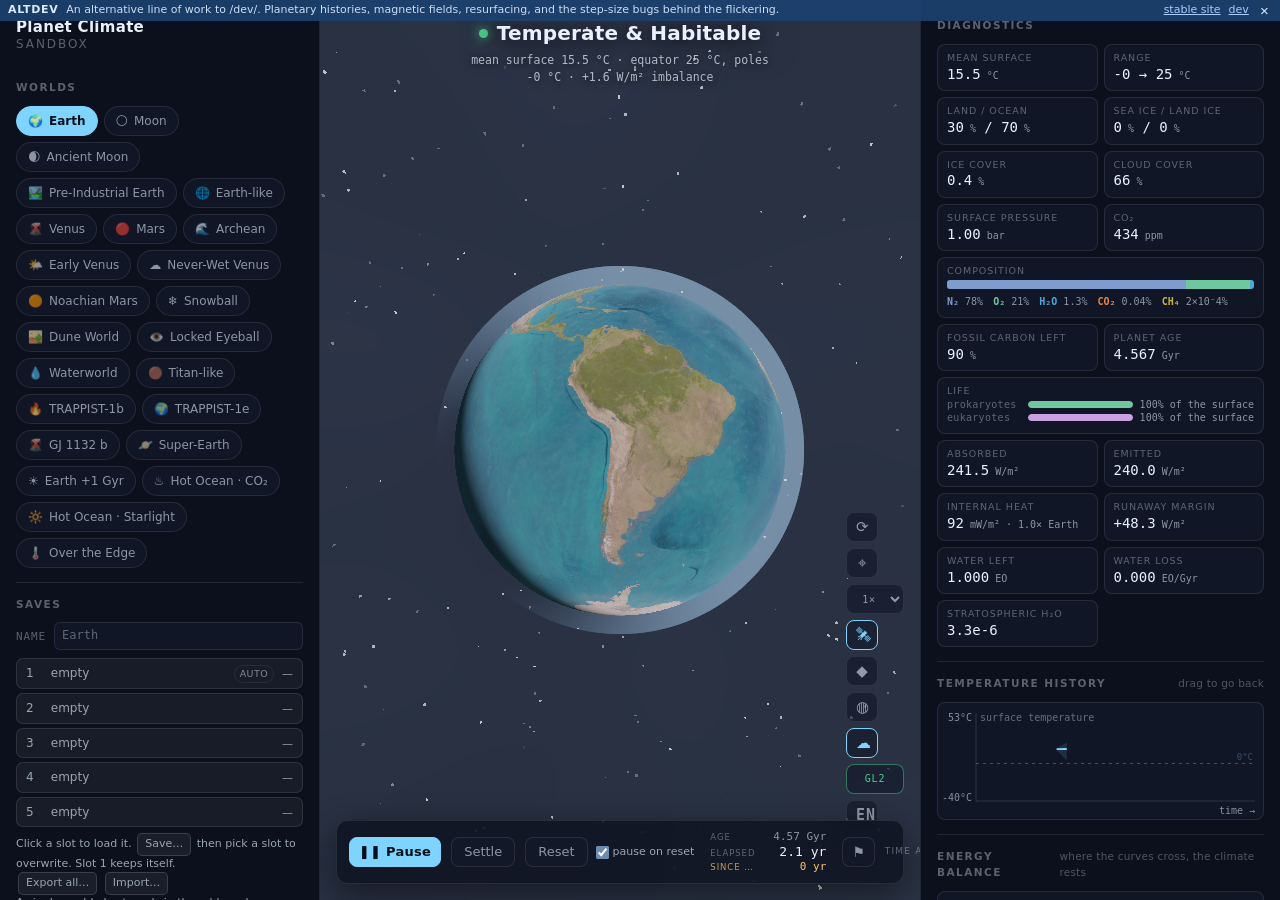
==== index.html @ a74788b1 "An ease that eased, a star that spun down, and a way to see the ground Three things, and two of them" ====
<!doctype html>
<html lang="en">
<head>
<meta charset="utf-8">
<meta name="viewport" content="width=device-width, initial-scale=1, viewport-fit=cover">
<title>[altdev] Planet Climate Sandbox</title>
<meta name="description" content="Build a terrestrial planet and watch its climate evolve over geological time — snowball, habitable, dune world, moist greenhouse, runaway greenhouse.">
<link rel="icon" href="data:image/svg+xml,<svg xmlns='http://www.w3.org/2000/svg' viewBox='0 0 100 100'><text y='.9em' font-size='90'>🌍</text></svg>">
<link rel="stylesheet" href="css/style.css">
</head>
<body>
<script>window.__assetBase = "../assets/";</script>
<div id="devbar"><span class="devbar-tag">ALTDEV</span><span class="devbar-msg">An alternative line of work to /dev/. Planetary histories, magnetic fields, resurfacing, and the step-size bugs behind the flickering.</span><a class="devbar-link" href="../">stable site</a><a class="devbar-link" href="../dev/">dev</a><button type="button" class="devbar-x" aria-label="Dismiss">&#215;</button></div>
<style>
#devbar{position:fixed;top:0;left:0;right:0;z-index:9999;display:flex;align-items:center;gap:.5rem;
  padding:.15rem .5rem;background:rgba(28,64,110,.94);color:#dceaff;
  font:11px/1.5 system-ui,-apple-system,sans-serif;
  /* A notice must never eat a click meant for the app underneath it. */
  pointer-events:none}
#devbar.gone{display:none}
.devbar-tag{font-weight:700;letter-spacing:.06em;flex:none}
.devbar-msg{flex:1 1 auto;min-width:0;overflow:hidden;text-overflow:ellipsis;white-space:nowrap;opacity:.92}
.devbar-link{color:#a8ccff;flex:none;pointer-events:auto}
.devbar-x{flex:none;pointer-events:auto;cursor:pointer;background:none;border:0;color:#dceaff;
  font-size:15px;line-height:1;padding:0 .2rem}
@media (max-width:900px){.devbar-msg{display:none}}
</style>
<script>
(function(){
  var bar=document.getElementById('devbar');
  try{ if(localStorage.getItem('planetclimate.altdev.devbar.v1')==='1') bar.classList.add('gone'); }catch(e){}
  bar.querySelector('.devbar-x').addEventListener('click',function(){
    bar.classList.add('gone');
    try{ localStorage.setItem('planetclimate.altdev.devbar.v1','1'); }catch(e){}
  });
})();
</script>


<div id="app">

  <!-- ================= LEFT: controls ================= -->
  <aside id="controls" class="panel">
    <header class="panel-head">
      <h1>Planet Climate<span>Sandbox</span></h1>
    </header>

    <div class="scroller">
      <section class="group">
        <h2>Worlds</h2>
        <div id="presets" class="chip-row"></div>
      </section>

      <section class="group">
        <h2>Saves</h2>
        <label class="name-row" for="world-name">
          <span>Name</span>
          <input id="world-name" type="text" maxlength="40" autocomplete="off"
                 spellcheck="false" placeholder="Custom world"
                 title="What to call this world. It goes into the save slots, the export file and the log line when you load it. Loading a preset puts its own name back.">
        </label>
        <div id="slots" class="slot-row"></div>
        <div class="slot-hint">Click a slot to load it. <button type="button" id="btn-slot-save"
          class="supply-btn">Save…</button> then pick a slot to overwrite. Slot 1 keeps itself.<br>
          <button type="button" id="btn-saves-export" class="supply-btn"
            title="Every saved world in one file, to keep somewhere that is not this browser">Export all…</button>
          <button type="button" id="btn-saves-import" class="supply-btn"
            title="Merge a saves file in. Slots the file does not mention are left alone.">Import…</button>
          <input type="file" id="saves-file" accept="application/json,.json" hidden>
          <br>A single world also travels in the address bar — copy the URL.</div>
      </section>

      <p class="panel-note">Every control is live. Change one mid-run and the planet keeps its
      current temperature, ice and history — you are intervening on a running world, not restarting
      it. The four highlighted below also move on their own as the simulation evolves them.
      Click any value to type it exactly.</p>

      <section class="group">
        <h2>Body</h2>
        <div id="sliders-body"></div>
        <div class="derived" id="derived"></div>
      </section>

      <section class="group">
        <h2>Orbit &amp; Star</h2>
        <div id="sliders-star"></div>
      </section>

      <section class="group">
        <h2>Atmosphere</h2>
        <div id="sliders-atmo"></div>
      </section>

      <section class="group">
        <h2>Surface &amp; Interior</h2>
        <div id="sliders-surface"></div>
      </section>
    </div>
  </aside>

  <!-- ================= CENTRE: planet ================= -->
  <main id="stage">
    <canvas id="planet"></canvas>

    <div id="state-banner">
      <div class="state-name"><span class="swatch"></span><span class="txt">—</span></div>
      <div class="state-reason">—</div>
    </div>

    <div id="scenario-banner" hidden>
      <div class="sc-head"><span class="sc-icon"></span><strong class="sc-name"></strong>
        <button class="sc-close" title="Abandon scenario">✕</button></div>
      <p class="sc-brief"></p>
      <div class="sc-status"></div>
    </div>

    <div id="view-controls">
      <button id="btn-spin" class="icon-btn" title="Pause the planet's rotation" aria-pressed="false">⟳</button>
      <button id="btn-view" class="icon-btn" title="Recentre the view">⌖</button>
      <select id="pan-speed" class="icon-btn renderer-btn pan-select" title="Panning speed: 1×" aria-label="Panning speed: 1×">
        <option value="0.5">0.5×</option>
        <option value="1" selected>1×</option>
        <option value="2">2×</option>
      </select>
      <button id="btn-gfx" class="icon-btn" title="Surface graphics" aria-pressed="true">🛰</button>
      <button id="btn-quality" class="icon-btn" title="Detail: high" aria-pressed="false">◆</button>
      <button id="btn-atmo" class="icon-btn" title="Atmosphere: stylised" aria-pressed="false">◍</button>
      <button id="btn-clouds" class="icon-btn" title="Clouds: shown" aria-pressed="true">☁</button>
      <button id="btn-renderer" class="icon-btn renderer-btn" title="Renderer">GPU</button>
      <button id="btn-lang" class="icon-btn lang-btn" title="Language">EN</button>
    </div>

    <div id="toast"></div>

    <!-- ================= BOTTOM: clock ================= -->
    <div id="timebar">
      <button id="btn-play" class="icon-btn play-btn" title="Pause the simulation (space)">❚❚  Pause</button>
      <button id="btn-settle" class="icon-btn wide" title="Run until the climate stops changing">Settle</button>
      <button id="btn-reset" class="icon-btn wide" title="Restart this world at t = 0">Reset</button>
      <label id="reset-paused-wrap" class="reset-paused"
             title="Start paused after a reset, so you can set the world up before it runs">
        <input type="checkbox" id="chk-reset-paused" checked> pause on reset
      </label>

      <div class="clock">
        <div class="t-row"><span class="t-label">age</span><span id="worldage">4.57 Gyr</span></div>
        <div class="t-row"><span class="t-label">elapsed</span><span id="simtime">0 yr</span></div>
        <div class="t-row" id="since-row" hidden>
          <span class="t-label" id="since-label">since mark</span><span id="sincetime">0 yr</span>
        </div>
      </div>
      <button id="btn-mark" class="icon-btn mark-btn"
              title="Mark this moment. The clock then also counts from the mark, so you can time an event you are watching.">⚑</button>

      <div class="rate">
        <label for="rate">time acceleration</label>
        <input id="rate" type="range" min="0" max="8.69897" step="0.01" value="0">
        <span class="rate-entry">
          <input id="rate-out" class="rate-val" type="text" inputmode="decimal"
                 spellcheck="false" value="1.0"
                 aria-label="Time acceleration, type to set exactly"
                 title="Type a number — the unit is the menu beside it. A whole rate works too: 500 yr, 2 Myr, 1.5 Gyr.">
          <select id="rate-unit" class="rate-unit" aria-label="Time acceleration unit">
            <option value="1">yr / s</option>
            <option value="1000">kyr / s</option>
            <option value="1000000">Myr / s</option>
            <option value="1000000000">Gyr / s</option>
          </select>
        </span>
        <div class="rate-stops" id="rate-stops">
          <select id="rate-menu" aria-label="Jump to a time acceleration"></select>
          <button type="button" id="btn-slow" class="stop slow-toggle"
                  title="Ease off automatically when the climate tips">ease</button>
          <button type="button" id="btn-fast" class="stop fast-toggle">fast</button>
        </div>
      </div>
    </div>
  </main>

  <!-- ================= RIGHT: readout ================= -->
  <aside id="readout" class="panel">
    <div class="scroller">
      <section class="group">
        <h2>Diagnostics</h2>
        <div id="stats" class="stats"></div>
      </section>

      <section class="group" id="marks-group" hidden>
        <h2>Milestones <small>time between the things you marked</small></h2>
        <div id="marks-list" class="marks"></div>
      </section>

      <section class="group">
        <h2>Temperature history <small>drag to go back</small></h2>
        <canvas class="chart scrub" id="chart-history"
          title="Drag along this chart to put the world back into its own past. Change something from there and it takes a different route — the path you left is dropped unless you saved it."></canvas>
      </section>

      <section class="group">
        <h2>Energy balance <small>where the curves cross, the climate rests</small></h2>
        <canvas class="chart" id="chart-phase"></canvas>
      </section>

      <section class="group">
        <h2>Zonal profile <small>hover for one latitude</small></h2>
        <div class="chart-wrap">
          <canvas class="chart probe" id="chart-profile"
            title="Each point is one of the eighteen equal-area bands the model actually solves. Hover or drag along it to read that band."></canvas>
          <div class="chart-tip" id="profile-tip" hidden></div>
        </div>
      </section>

      <section class="group">
        <h2>Water inventory</h2>
        <canvas class="chart" id="chart-water"></canvas>
      </section>

      <section class="group">
        <h2>Scenarios</h2>
        <div id="scenarios" class="chip-col"></div>
      </section>

      <section class="group">
        <h2>Discovered climates <small><span id="found-count">0</span>/<span id="total-count">17</span></small></h2>
        <div id="statelog" class="state-grid"></div>
        <div id="state-detail" class="state-detail">Reach a climate state to unlock its entry.</div>
      </section>

      <section class="group about">
        <h2>About the model</h2>
        <p>A zonal energy-balance model over 18 equal-area bands. Longwave radiation uses a semi-grey
        two-stream fit anchored to modern Earth (240 W/m²), Venus (161 W/m²) and the
        <em>Simpson–Nakajima runaway limit</em> of 283 W/m² — which the fit reproduces rather than
        imposes, so the runaway greenhouse emerges from the physics.</p>
        <p>Slow processes run on the same accelerated clock: the carbonate–silicate thermostat
        (~1 Myr), snowball CO₂ build-up (5–50 Myr), and hydrogen escape (10⁸–10⁹ yr to lose an ocean).
        Physics advances on simulated time only — the trajectory is identical at any frame rate.</p>
        <p><a href="https://github.com/m1omg/planet-climate-sandbox" id="repo-link" target="_blank" rel="noopener">Source &amp; references</a></p>
        <p class="licence">Free software under the <a href="https://www.gnu.org/licenses/gpl-3.0.html" target="_blank" rel="noopener">GNU GPL v3</a> or later, with
        <strong>no warranty</strong>. The page you are running is its own source: every module
        arrives unminified, and the repository above is the corresponding source in full.
        Surface maps are third-party and keep their own terms.</p>
      </section>
    </div>
  </aside>
</div>

<button id="panel-left" class="panel-tab" title="Planet controls" aria-pressed="false" aria-label="Show the planet controls">
      <span aria-hidden="true">☰</span><span class="tab-label">Controls</span>
    </button>
    <button id="panel-right" class="panel-tab" title="Readout and scenarios" aria-pressed="false" aria-label="Show the readout and scenarios">
      <span class="tab-label">Readout</span><span aria-hidden="true">☰</span>
    </button>
    <div id="panel-scrim" hidden></div>

<script type="module" src="src/main.js"></script>
</body>
</html>
---- css/style.css ----
:root{
  --bg:#070a12;
  --panel:rgba(14,19,32,0.82);
  --panel-2:rgba(20,27,44,0.7);
  --line:rgba(255,255,255,0.09);
  --line-2:rgba(255,255,255,0.16);
  --fg:#e9f0ff;
  --fg-dim:rgba(233,240,255,0.58);
  --fg-faint:rgba(233,240,255,0.36);
  --accent:#7fd4ff;
  --accent-2:#ffc46b;
  --good:#4ec98a;
  --bad:#ff6b57;
  --radius:12px;
  --mono:ui-monospace,"SF Mono",Menlo,Consolas,monospace;
}

*{box-sizing:border-box}
html,body{height:100%;margin:0}
body{
  background:var(--bg);
  color:var(--fg);
  font:14px/1.5 system-ui,-apple-system,"Segoe UI",Roboto,sans-serif;
  overflow:hidden;
  -webkit-font-smoothing:antialiased;
}

#app{
  display:grid;
  grid-template-columns:320px minmax(0,1fr) 360px;
  height:100dvh;
}

/* ---------------- panels ---------------- */
.panel{
  background:var(--panel);
  backdrop-filter:blur(18px);
  -webkit-backdrop-filter:blur(18px);
  display:flex;flex-direction:column;min-height:0;
  border-right:1px solid var(--line);
  position:relative;z-index:3;
}
#readout{border-right:none;border-left:1px solid var(--line)}
.scroller{overflow-y:auto;overflow-x:hidden;padding:4px 16px 28px;flex:1;scrollbar-width:thin;scrollbar-color:var(--line-2) transparent}
.scroller::-webkit-scrollbar{width:9px}
.scroller::-webkit-scrollbar-thumb{background:var(--line-2);border-radius:5px;border:3px solid transparent;background-clip:content-box}

.panel-head{padding:18px 16px 10px}
.panel-head h1{
  margin:0;font-size:15px;font-weight:650;letter-spacing:.02em;line-height:1.25;
}
.panel-head h1 span{display:block;font-weight:400;color:var(--fg-faint);font-size:12px;letter-spacing:.16em;text-transform:uppercase}

.group{padding:14px 0;border-top:1px solid var(--line)}
.group:first-child{border-top:none}
.group>h2{
  margin:0 0 10px;font-size:10.5px;font-weight:650;letter-spacing:.14em;
  text-transform:uppercase;color:var(--fg-faint);
  display:flex;justify-content:space-between;align-items:baseline;gap:8px;
}
.group>h2 small{font-weight:400;letter-spacing:.02em;text-transform:none;font-size:10.5px;opacity:.85}

/* ---------------- sliders ---------------- */
.ctl{margin-bottom:13px}
.ctl-top{display:flex;justify-content:space-between;align-items:baseline;gap:8px;margin-bottom:4px}
.ctl-top label{font-size:12px;color:var(--fg-dim)}
.ctl-top input.val{font:11.5px/1 var(--mono);color:var(--fg);background:var(--panel-2);
  padding:4px 6px;border-radius:5px;border:1px solid var(--line);white-space:nowrap;
  width:92px;text-align:right;transition:border-color .15s,background .15s}
.ctl-top input.val:hover{border-color:var(--line-2)}
.ctl-top input.val:focus{outline:none;border-color:var(--accent);background:rgba(127,212,255,.10);
  color:var(--fg);text-align:left}
.ctl-top input.val.bad{border-color:var(--bad);color:var(--bad)}
.ctl-note{font-size:10.5px;color:var(--fg-faint);margin-top:3px}

input[type=range]{
  -webkit-appearance:none;appearance:none;width:100%;height:18px;background:transparent;cursor:grab;display:block;
}
input[type=range]:active{cursor:grabbing}
input[type=range]::-webkit-slider-runnable-track{height:3px;border-radius:2px;
  background:linear-gradient(90deg,var(--accent) var(--fill,50%),rgba(255,255,255,0.12) var(--fill,50%))}
input[type=range]::-moz-range-track{height:3px;border-radius:2px;background:rgba(255,255,255,0.12)}
input[type=range]::-moz-range-progress{height:3px;border-radius:2px;background:var(--accent)}
input[type=range]::-webkit-slider-thumb{
  -webkit-appearance:none;width:13px;height:13px;border-radius:50%;background:#fff;
  margin-top:-5px;border:none;box-shadow:0 0 0 1px rgba(0,0,0,.5),0 2px 6px rgba(0,0,0,.5);
  transition:transform .12s ease}
input[type=range]:hover::-webkit-slider-thumb{transform:scale(1.18)}
input[type=range]::-moz-range-thumb{width:13px;height:13px;border-radius:50%;background:#fff;border:none}

.toggle{display:flex;align-items:center;justify-content:space-between;gap:10px;margin-bottom:12px}
.toggle label{font-size:12px;color:var(--fg-dim)}
.switch{position:relative;width:38px;height:21px;border-radius:11px;background:rgba(255,255,255,0.12);
  border:1px solid var(--line);cursor:pointer;transition:background .18s;flex:none}
.switch::after{content:'';position:absolute;top:2px;left:2px;width:15px;height:15px;border-radius:50%;
  background:#fff;transition:transform .18s cubic-bezier(.3,1.4,.5,1)}
.switch[aria-pressed=true]{background:var(--accent)}
.switch[aria-pressed=true]::after{transform:translateX(17px)}

.panel-note{font-size:11px;line-height:1.55;color:var(--fg-faint);margin:2px 0 0;
  padding:9px 10px;background:var(--panel-2);border:1px solid var(--line);border-radius:8px}

/* controls the simulation drives by itself */
.ctl.live .ctl-top label::after{content:'';display:inline-block;width:5px;height:5px;border-radius:50%;
  background:var(--accent);margin-left:6px;vertical-align:middle;opacity:.75}
.ctl.live input.val{color:var(--accent)}

.derived{
  display:grid;grid-template-columns:1fr 1fr;gap:5px 10px;margin-top:10px;
  padding:9px 10px;background:var(--panel-2);border:1px solid var(--line);border-radius:8px;
  font:11px/1.35 var(--mono);color:var(--fg-dim);
}
.derived b{color:var(--fg);font-weight:500}

/* ---------------- chips ---------------- */
.chip-row{display:flex;flex-wrap:wrap;gap:6px}
.chip-col{display:flex;flex-direction:column;gap:6px}
.chip{
  font:inherit;font-size:12px;color:var(--fg-dim);background:var(--panel-2);
  border:1px solid var(--line);border-radius:999px;padding:5px 11px;cursor:pointer;
  transition:.15s;display:inline-flex;align-items:center;gap:6px;
}
.chip:hover{color:var(--fg);border-color:var(--line-2);background:rgba(255,255,255,.07)}
.chip.active{color:#071018;background:var(--accent);border-color:var(--accent);font-weight:600}
.chip-col .chip{border-radius:9px;text-align:left;justify-content:flex-start;padding:9px 11px;line-height:1.35}
.chip-col .chip b{display:block;color:var(--fg);font-weight:600;font-size:12.5px}
.chip-col .chip.active b{color:#071018}
.chip-col .chip span{font-size:11px;opacity:.75}

/* Real-interior pairs under the internal-heat slider. Smaller than the world
   chips: these live inside a control rather than above the panel. */
.chip-row.body-heat{margin-top:8px;gap:4px}
.chip-row.body-heat .chip{font-size:11px;padding:3px 8px;border-radius:7px}

/* ---------------- stage ---------------- */
#stage{position:relative;min-width:0;overflow:hidden;background:#05070d}
#planet{position:absolute;inset:0;width:100%;height:100%;display:block;
  cursor:grab;touch-action:none;user-select:none;-webkit-user-select:none}
#planet.dragging{cursor:grabbing}
/* software rendering: the planet is drawn small and scaled up, so let the
   browser smooth it rather than showing the pixels */
body.software-render #planet{image-rendering:auto}

#view-controls{position:absolute;right:16px;bottom:70px;z-index:4;display:flex;flex-direction:column;gap:6px}
#view-controls .icon-btn{width:32px;font-size:15px;line-height:1}
#view-controls .icon-btn[aria-pressed=true]{color:var(--accent);border-color:var(--accent)}
#view-controls .icon-btn:disabled{opacity:.4}
#view-controls #btn-quality[aria-pressed=true]{color:var(--accent-2);border-color:var(--accent-2)}
/* Which renderer is running, and the switch between them. Reads as a label
   because that is mostly what it is: the state matters more than the action. */
#view-controls .renderer-btn{width:auto;padding:0 8px;font:10px/1 var(--mono);letter-spacing:.08em}
#view-controls .pan-select{min-width:58px;padding:0 4px;color-scheme:dark;text-align:center}
/* The rail's --panel-2 is translucent, which is right for a button sitting over
   the planet and wrong for the popup the browser paints from it: the option
   list came out as dark text on the dark canvas showing through. The open menu
   needs its own opaque ground. */
#view-controls .pan-select option{background:#131b2c;color:var(--fg)}
#view-controls .pan-select option:checked{background:#1e2a44;color:var(--accent)}
#view-controls .renderer-btn[data-kind=software]{color:var(--accent-2);border-color:var(--accent-2)}
#view-controls .renderer-btn[data-kind=gpu]{color:var(--good);border-color:rgba(78,201,138,.5)}

#state-banner{
  position:absolute;top:18px;left:50%;transform:translateX(-50%);
  text-align:center;pointer-events:none;z-index:2;max-width:min(560px,86%);
}
.state-name{display:flex;align-items:center;justify-content:center;gap:9px;
  font-size:20px;font-weight:600;letter-spacing:.01em;
  text-shadow:0 2px 18px rgba(0,0,0,.85),0 0 40px rgba(0,0,0,.6)}
.state-name .swatch{width:9px;height:9px;border-radius:50%;background:#fff;box-shadow:0 0 12px currentColor}
.state-reason{margin-top:4px;font:11.5px/1.45 var(--mono);color:rgba(233,240,255,.72);
  text-shadow:0 1px 10px rgba(0,0,0,.9)}

#scenario-banner{
  position:absolute;top:16px;left:16px;width:290px;z-index:4;
  background:var(--panel);backdrop-filter:blur(18px);border:1px solid var(--line-2);
  border-radius:var(--radius);padding:12px 13px;box-shadow:0 12px 40px rgba(0,0,0,.5);
}
.sc-head{display:flex;align-items:center;gap:8px;font-size:13.5px}
.sc-head .sc-icon{font-size:16px}
.sc-close{margin-left:auto;background:none;border:none;color:var(--fg-faint);cursor:pointer;font-size:13px;padding:2px 4px;border-radius:4px}
.sc-close:hover{color:var(--fg);background:rgba(255,255,255,.08)}
.sc-brief{margin:7px 0 0;font-size:11.5px;line-height:1.5;color:var(--fg-dim)}
.sc-status{margin-top:9px;font:11px/1.4 var(--mono);color:var(--accent-2)}
.sc-status.win{color:var(--good)}
.sc-status.lose{color:var(--bad)}

#toast{
  position:absolute;left:50%;bottom:96px;transform:translate(-50%,14px);
  background:var(--panel);border:1px solid var(--line-2);border-radius:10px;
  padding:9px 15px;font-size:12.5px;opacity:0;pointer-events:none;transition:.35s;
  box-shadow:0 10px 32px rgba(0,0,0,.55);z-index:5;max-width:78%;text-align:center;
}
#toast.show{opacity:1;transform:translate(-50%,0)}

/* ---------------- time bar ---------------- */
#timebar{
  position:absolute;left:16px;right:16px;bottom:16px;z-index:4;
  display:flex;align-items:center;gap:10px;
  background:var(--panel);backdrop-filter:blur(18px);
  border:1px solid var(--line);border-radius:var(--radius);padding:9px 12px;
  box-shadow:0 10px 34px rgba(0,0,0,.45);
}
.icon-btn{
  font:inherit;font-size:13px;color:var(--fg-dim);background:var(--panel-2);
  border:1px solid var(--line);border-radius:8px;height:30px;min-width:32px;padding:0 9px;
  cursor:pointer;transition:.15s;flex:none;
}
.icon-btn:hover{color:var(--fg);border-color:var(--line-2);background:rgba(255,255,255,.08)}
.icon-btn.wide{padding:0 12px}
.icon-btn:disabled{opacity:.45;cursor:default}

/* The play/pause control is the one button people hunt for, so give it a real
   label, a fixed width so it does not jump when the label changes, and a colour
   that says at a glance which state the simulation is in. */
.play-btn{
  min-width:92px;font-weight:600;letter-spacing:.02em;
  color:#071018;background:var(--accent);border-color:var(--accent);
}
.play-btn:hover{color:#071018;background:#9adeff;border-color:#9adeff}
.play-btn.paused{color:#071018;background:var(--good);border-color:var(--good)}
.play-btn.paused:hover{background:#6fdca2;border-color:#6fdca2}
.icon-btn.busy{color:var(--accent-2);border-color:var(--accent-2)}
/* Three clocks, because "how long has this been running" is three different
   questions. `age` is how old the object is including everything before the
   simulation started -- a preset that begins in the Archean is already 1.15 Gyr
   old at t=0 and saying "elapsed 2 Gyr" hides that. `elapsed` is the run.
   `since` is time from the last milestone the player dropped, and it appears
   only once there is one. */
.clock{display:flex;flex-direction:column;line-height:1.1;padding:0 6px;flex:none;min-width:128px}
.clock .t-row{display:flex;align-items:baseline;justify-content:space-between;gap:8px}
.clock .t-label{font-size:8.5px;letter-spacing:.11em;text-transform:uppercase;color:var(--fg-faint);
  white-space:nowrap;overflow:hidden;text-overflow:ellipsis;max-width:9ch}
#simtime{font:13px/1.25 var(--mono);color:var(--fg)}
#worldage{font:11px/1.25 var(--mono);color:var(--fg-dim)}
#sincetime{font:11px/1.25 var(--mono);color:var(--accent-2)}
#since-row .t-label{color:var(--accent-2);opacity:.75}
.mark-btn{flex:none;padding:0 9px;font-size:14px;line-height:1}
.mark-btn.has-mark{color:var(--accent-2);border-color:var(--accent-2)}
.rate{display:flex;align-items:center;gap:9px;flex:1;min-width:0}
.rate label{font-size:9px;letter-spacing:.13em;text-transform:uppercase;color:var(--fg-faint);flex:none}
.rate input{flex:1;min-width:60px}
.rate output{font:11.5px/1 var(--mono);color:var(--accent);min-width:78px;text-align:right;flex:none;transition:color .2s}
.rate output.throttled{color:var(--accent-2)}
.rate output.throttled::after{content:' ⏳'}

/* ---------------- stats & charts ---------------- */
.stats{display:grid;grid-template-columns:1fr 1fr;gap:6px}
.stat{background:var(--panel-2);border:1px solid var(--line);border-radius:8px;padding:7px 9px}
.stat .k{font-size:9.5px;letter-spacing:.1em;text-transform:uppercase;color:var(--fg-faint);
  /* Two lines, not one and an ellipsis. A truncated label is worse than a tall
     tile -- "REZERVA DO NEKONTROL…" names nothing -- and translations are
     routinely longer than the English they replace. The grid row stretches to
     whichever tile needs the second line, which is what it is for. */
  overflow:hidden;display:-webkit-box;-webkit-line-clamp:2;-webkit-box-orient:vertical;
  line-height:1.25;overflow-wrap:anywhere}
.stat .v{font:14px/1.25 var(--mono);color:var(--fg);margin-top:2px}
.stat .v small{font-size:10px;color:var(--fg-dim)}
.stat.wide{grid-column:span 2}
.stat.warn .v{color:var(--accent-2)}
.stat.bad .v{color:var(--bad)}

.chart{width:100%;height:118px;display:block;background:var(--panel-2);
  border:1px solid var(--line);border-radius:8px}
#chart-phase{height:132px}

/* ---------------- discovery log ---------------- */
.state-grid{display:grid;grid-template-columns:1fr 1fr;gap:5px}
.state-card{
  display:flex;align-items:center;gap:7px;text-align:left;
  background:var(--panel-2);border:1px solid var(--line);border-radius:7px;
  padding:6px 8px;font:inherit;font-size:11px;color:var(--fg-faint);cursor:pointer;
  transition:.18s;overflow:hidden;
}
.state-card .dot{width:7px;height:7px;border-radius:50%;flex:none;opacity:.28;transition:.25s}
.state-card .nm{
  /* Same reason as the readout tiles: a Slovak climate name is routinely twice
     the width of the English one, and "Suchý nekontrolo…" identifies nothing.
     Up to three lines here -- the grid row stretches, and the two columns stay
     level with each other because flex items in a row share a height. */
  overflow:hidden;display:-webkit-box;-webkit-line-clamp:3;-webkit-box-orient:vertical;
  line-height:1.3;overflow-wrap:anywhere}
.state-card.found{color:var(--fg)}
.state-card.found .dot{opacity:1;box-shadow:0 0 9px currentColor}
.state-card:hover{border-color:var(--line-2);background:rgba(255,255,255,.06)}
.state-card.just-found{animation:pop 2.2s ease}
@keyframes pop{
  0%{transform:scale(1)}12%{transform:scale(1.07);box-shadow:0 0 0 3px rgba(127,212,255,.28)}
  40%{transform:scale(1)}100%{box-shadow:0 0 0 0 rgba(127,212,255,0)}
}
.state-detail{margin-top:9px;font-size:11.5px;line-height:1.55;color:var(--fg-dim);
  background:var(--panel-2);border:1px solid var(--line);border-radius:8px;padding:9px 10px}

.about p{font-size:11.5px;line-height:1.6;color:var(--fg-dim);margin:0 0 9px}
/* Two letters, same footprint as the renderer button beside it. */
.lang-btn{font:600 10px/1 ui-monospace,SFMono-Regular,Menlo,monospace;letter-spacing:.06em}
/* The GPL asks an interactive program to show the notice; it is a footnote to the
   panel rather than part of the argument, so it sits a size down and behind a rule. */
.about p.licence{font-size:10.5px;opacity:.78;border-top:1px solid var(--line);padding-top:8px}
.about a{color:var(--accent)}

/* Panel tabs, phone only. One at each edge, at thumb height, each opening the
   panel it points at -- rather than one button cycling through three states,
   which gave no clue what the next tap would do. */
.panel-tab{
  display:none;position:fixed;top:50%;transform:translateY(-50%);z-index:30;
  align-items:center;gap:6px;padding:14px 8px;
  background:rgba(18,24,40,.92);border:1px solid var(--line);color:var(--fg-dim);
  backdrop-filter:blur(8px);cursor:pointer;
  writing-mode:vertical-rl;font:11px/1 var(--mono);letter-spacing:.14em;text-transform:uppercase;
}
#panel-left{left:0;border-left:0;border-radius:0 10px 10px 0}
#panel-right{right:0;border-right:0;border-radius:10px 0 0 10px;rotate:180deg}
.panel-tab[aria-pressed=true]{color:var(--accent);border-color:var(--accent)}
.panel-tab:active{background:rgba(30,40,64,.95)}
#panel-scrim{display:none}

/* ---------------- responsive ---------------- */
@media (max-width:1180px){
  #app{grid-template-columns:290px minmax(0,1fr) 310px}
}
/* The drawer layout, and what puts the page into it.
   Three columns need about 1100px before the middle one stops being a slot: at
   1000px the two panels are 600 of it and the planet gets 400. So the width
   trigger is 1080, not the 940 it used to be -- between the two the page was
   technically "desktop" and unusable.
   A short window is the same problem turned ninety degrees: the panels scroll,
   but the timebar, the view controls and the planet have to share what is left,
   and under 600px they do not fit. Either condition alone is enough. */
@media (max-width:1080px), (max-height:600px){
  #app{grid-template-columns:1fr}
  .panel{
    position:fixed;top:0;bottom:0;width:min(340px,86vw);z-index:20;
    transform:translateX(-102%);transition:transform .3s cubic-bezier(.4,0,.2,1);
    box-shadow:0 0 60px rgba(0,0,0,.6);
  }
  #controls{left:0}
  #readout{right:0;left:auto;transform:translateX(102%);border-left:1px solid var(--line)}
  body.show-left #controls,body.show-right #readout{transform:translateX(0)}
  .panel-tab{display:flex}
  /* A panel is open: the tab would sit on top of it, and tapping the darkened
     rest of the screen should put it away again. */
  body.show-left #panel-left,body.show-right #panel-right{opacity:0;pointer-events:none}
  #panel-scrim{position:fixed;inset:0;z-index:19;background:rgba(4,7,14,.5)}
  body.show-left #panel-scrim,body.show-right #panel-scrim{display:block}
  /* The view controls run along the bottom instead of stacking up the side.
     Stacked, the column grew past the top of the wrapped timebar and the
     renderer button was clipped off the screen entirely. --bar is the timebar's
     measured height, because it wraps to two rows on a narrow screen. */
  #view-controls{
    flex-direction:row;flex-wrap:wrap;justify-content:flex-end;
    left:10px;right:10px;bottom:calc(var(--bar,104px) + 10px);gap:8px;
  }
  #view-controls .icon-btn{width:38px;height:34px;font-size:16px}
  #view-controls .renderer-btn{height:34px}
  #view-controls .pan-select{width:auto;min-width:62px;font-size:12px}
  #scenario-banner{width:min(280px,72vw);top:56px}
  #timebar{flex-wrap:wrap;gap:8px}
  .rate{order:5;width:100%;flex-basis:100%}
  /* The clock is three rows now, so give it room to be narrow instead of tall:
     at this width it shares the first row with four buttons and a checkbox. */
  .clock{min-width:96px;padding:0 2px}
  .clock .t-label{max-width:7ch}
}
@media (prefers-reduced-motion:reduce){
  *{animation-duration:.01ms!important;transition-duration:.01ms!important}
}

/* Atmospheric composition: a proportion bar with the numbers under it. The bar
   alone cannot show a trace gas, and 0.04% CO2 is the whole modern greenhouse,
   so the numbers carry what the bar physically cannot. */
.stat.wide{grid-column:1/-1}
.comp-bar{display:flex;height:9px;border-radius:3px;overflow:hidden;
  background:rgba(255,255,255,.07);margin:3px 0 5px}
.comp-bar i{display:block;height:100%}
.comp-list{font:10px/1.55 var(--mono);color:var(--fg-dim);
  display:flex;flex-wrap:wrap;gap:2px 10px}
.comp-list b{font-weight:600}
.comp-none{font:11px/1 var(--mono);color:var(--fg-dim)}

/* ---- the fossil reserve, under the Industrial CO2 slider ---------------- */
.supply {
  display: flex; align-items: center; gap: 8px;
  margin-top: 7px; font-size: 11px;
}
.supply-bar {
  flex: 1 1 auto; height: 5px; min-width: 40px;
  border-radius: 3px; overflow: hidden;
  background: rgba(255, 255, 255, 0.10);
}
.supply-bar > i {
  display: block; height: 100%; width: 100%;
  background: linear-gradient(90deg, #6d8bb0, #b08a5a);
  transition: width 0.25s linear;
}
.supply-bar > i.spent { background: #7c4a3a; }
.supply-left {
  flex: 0 0 auto; min-width: 3.6em; text-align: right;
  color: var(--dim, #9aa4b2); font-variant-numeric: tabular-nums;
}
.supply-left.spent { color: #d08a6a; }
.supply-btn {
  flex: 0 0 auto; cursor: pointer;
  padding: 2px 7px; font: inherit; font-size: 11px;
  color: var(--dim, #9aa4b2);
  background: rgba(255, 255, 255, 0.06);
  border: 1px solid rgba(255, 255, 255, 0.14); border-radius: 5px;
}
.supply-btn:hover { color: #fff; background: rgba(255, 255, 255, 0.13); }
.supply-inf {
  flex: 0 0 auto; display: flex; align-items: center; gap: 4px;
  cursor: pointer; color: var(--dim, #9aa4b2); white-space: nowrap;
}
.supply-inf input { accent-color: #b08a5a; margin: 0; }

/* ---- pause-on-reset, beside the Reset button ---------------------------- */
.reset-paused {
  display: flex; align-items: center; gap: 4px;
  margin-left: -2px; font-size: 11px; white-space: nowrap;
  color: var(--dim, #9aa4b2); cursor: pointer; user-select: none;
}
.reset-paused input { accent-color: #6d8bb0; margin: 0; }
.reset-paused:hover { color: #fff; }
@media (max-width:1080px), (max-height:600px) { .reset-paused { display: none; } }

/* ---- save slots --------------------------------------------------------- */
.slot-row { display: flex; flex-direction: column; gap: 4px; }
.slot {
  display: grid; grid-template-columns: 1.4em 1fr auto auto; align-items: baseline; gap: 8px;
  width: 100%; padding: 5px 9px; cursor: pointer; text-align: left;
  font: inherit; font-size: 12px; color: var(--fg, #e8edf4);
  background: rgba(255, 255, 255, 0.05);
  border: 1px solid rgba(255, 255, 255, 0.10); border-radius: 7px;
}
.slot:hover { background: rgba(255, 255, 255, 0.11); border-color: rgba(255, 255, 255, 0.22); }
.slot.empty { color: var(--dim, #9aa4b2); }
.slot.armed { border-color: #b08a5a; box-shadow: 0 0 0 1px rgba(176, 138, 90, 0.35) inset; }
.slot-n { color: var(--dim, #9aa4b2); font-variant-numeric: tabular-nums; }
.slot-name { overflow: hidden; text-overflow: ellipsis; white-space: nowrap; }
.slot-sub { color: var(--dim, #9aa4b2); font-size: 11px; font-variant-numeric: tabular-nums; }
.slot-hint { margin-top: 6px; font-size: 11px; line-height: 1.5; color: var(--dim, #9aa4b2); }
.slot-hint .supply-btn { margin: 0 2px; }
/* Slot 1 says what it is, quietly. Its own grid column, and the column is there
   on every slot even when the badge is not, so the elapsed time stays lined up
   down the row. Adding a fourth child to a three-column grid was what pushed
   the time onto a second line. */
.slot-auto {
  font-size: 9.5px; letter-spacing: .04em; text-transform: uppercase;
  color: var(--dim, #9aa4b2); border: 1px solid var(--line, rgba(255,255,255,.14));
  border-radius: 999px; padding: 1px 5px; opacity: .8;
}
.slot-auto:empty { border: 0; padding: 0; }

/* The temperature chart is a control as well as a picture: drag along it to put
   the world back into its own past. */
.chart.scrub { cursor: ew-resize; touch-action: none; }
.supply-btn.busy { color: #f0d9b8; background: rgba(176, 138, 90, 0.25); border-color: #b08a5a; }

/* A readout that follows the pointer along the zonal profile. The chart draws
   eighteen bands and there is no room to label any of them, so the numbers live
   here instead: the band the pointer is over, and what it is doing. */
.chart-wrap{position:relative}
.chart.probe{cursor:crosshair;touch-action:none}
.chart-tip{
  position:absolute;top:6px;pointer-events:none;z-index:4;
  background:rgba(10,15,26,.94);border:1px solid var(--line-2);border-radius:6px;
  padding:5px 7px;font:11px/1.45 var(--mono);color:var(--fg);white-space:nowrap;
  box-shadow:0 4px 16px rgba(0,0,0,.45);
}
.chart-tip b{color:var(--accent-2);font-weight:600}
.chart-tip .tip-sub{color:var(--fg-dim);display:block}

/* Naming a world. Sits above the slots because the name is what the slots show,
   and because it is the one field here that is about the world rather than
   about its physics. */
.name-row{display:flex;align-items:center;gap:8px;margin:0 0 8px}
.name-row>span{font:11px/1 var(--mono);letter-spacing:.08em;text-transform:uppercase;
  color:var(--fg-faint);flex:0 0 auto}
.name-row input{
  flex:1 1 auto;min-width:0;background:var(--panel-2);color:var(--fg);
  border:1px solid var(--line);border-radius:6px;padding:5px 7px;
  font:12px/1.3 var(--mono);
}
.name-row input:focus{outline:none;border-color:var(--accent)}
.name-row input::placeholder{color:var(--fg-faint)}

/* Two populations, two bars. The faint bar behind each one is what the climate
   could support: the gap between it and the filled part is life that has not
   got there yet, which on the eukaryote line can be most of a billion years. */
.life-row{display:grid;grid-template-columns:74px 1fr auto;align-items:center;gap:7px;margin:3px 0}
.life-k{font:10px/1 var(--mono);color:var(--fg-faint);letter-spacing:.03em}
.life-bar{position:relative;height:7px;border-radius:4px;background:rgba(255,255,255,.07);overflow:hidden}
.life-bar i{position:absolute;left:0;top:0;bottom:0;border-radius:4px}
.life-room{background:rgba(255,255,255,.13)}
.life-fill{transition:width .25s}
.life-v{font:10px/1 var(--mono);color:var(--fg-dim);white-space:nowrap}

/* Tappable stops under a slider. A logarithmic control covering nine decades
   cannot be driven with a thumb -- a millimetre is a factor of ten -- so the
   values worth landing on exactly get a button, and the slider covers the rest. */
.stop{
  flex:0 0 auto;background:var(--panel-2);border:1px solid var(--line);
  color:var(--fg-dim);border-radius:999px;padding:3px 9px;cursor:pointer;
  font:11px/1.25 var(--mono);letter-spacing:.02em;transition:.15s;
  -webkit-tap-highlight-color:transparent;
}
.stop:hover{color:var(--fg);border-color:var(--line-2)}
.stop:active{background:rgba(30,40,64,.95)}
.stop.active{color:var(--accent);border-color:var(--accent);background:rgba(127,212,255,.10)}
.rate-stops{display:flex;align-items:center;gap:8px;margin-top:6px;grid-column:1/-1}
/* The acceleration menu. A dropdown rather than a row of chips because the row
   did not fit a tablet: seven buttons wrapped to two lines and pushed the
   timebar over the planet. A select is one line at any width, and on a phone or
   tablet the platform opens it as a full-height list, which is the easiest
   possible thing to hit with a thumb. */
#rate-menu{
  flex:1 1 auto;min-width:0;background:var(--panel-2);color:var(--fg);
  border:1px solid var(--line);border-radius:7px;padding:6px 8px;
  font:12px/1.3 var(--mono);cursor:pointer;
}
#rate-menu:focus{outline:none;border-color:var(--accent)}
/* The typed rate. This was a bare <input> with no rules of its own, which in a
   dark interface means the browser's own white box with a black caret in it --
   the one obviously foreign thing on the page. It is two controls now: a number
   and its unit, because "type 250000000" is not a reasonable thing to ask of
   someone who wants a quarter of a billion years a second. */
.rate-entry{display:flex;align-items:stretch;flex:none;
  border:1px solid var(--line);border-radius:7px;overflow:hidden;background:var(--panel-2)}
.rate-entry:focus-within{border-color:var(--accent)}
.rate-val{
  width:5.5ch;text-align:right;background:transparent;border:0;color:var(--accent);
  font:12px/1 var(--mono);padding:6px 2px 6px 8px;
}
.rate-val:focus{outline:none}
.rate-val.throttled{color:var(--accent-2)}
/* Eased reads as a deliberate act rather than a struggle, so it gets the same
   amber as the switch that caused it but says so with a flag, not an hourglass. */
.rate-val.eased{color:var(--accent-2)}
.rate-entry:has(.rate-val.eased){border-color:var(--accent-2)}
.rate-entry:has(.rate-val.throttled){border-color:var(--accent-2)}
.rate-unit{
  background:transparent;border:0;border-left:1px solid var(--line);color:var(--fg-dim);
  font:11px/1 var(--mono);padding:0 4px 0 6px;cursor:pointer;
}
.rate-unit:focus{outline:none;color:var(--fg)}
@media (pointer:coarse){ .rate-val{font-size:13px;padding:9px 2px 9px 9px}
                         .rate-unit{font-size:12px} }

/* The auto-ease switch, next to fast for the same reason: it decides how fast
   this runs. Amber rather than blue because when it is on it is taking the
   clock off the player, and that should look like a state and not a default. */
.slow-toggle{border-style:dashed}
.slow-toggle.active{border-style:solid;color:var(--accent-2);border-color:var(--accent-2);
  background:rgba(255,190,120,.10)}
.slow-toggle.easing{animation:easepulse 1.1s ease-in-out infinite}
@keyframes easepulse{50%{background:rgba(255,190,120,.28)}}
@media (pointer:coarse){ #rate-menu{padding:9px 10px;font-size:13px} }
.ctl-stops{display:flex;flex-wrap:wrap;gap:5px;margin:6px 0 2px}
/* Touch targets: on a coarse pointer the chips get taller, because the whole
   point of them is to be hittable with a thumb. */
@media (pointer:coarse){ .stop{padding:7px 12px;font-size:12px} }

/* The accuracy switch sits with the speed stops because it is the other speed
   control, but it is a mode rather than a value -- hence the separator. */
.fast-toggle{margin-left:auto;border-style:dashed}
.fast-toggle.active{border-style:solid}

/* ---------------- milestones ---------------- */
/* One row per mark: what it was called, when it happened, and how long after
   the mark before it -- which is the number the whole feature exists for. */
.marks{display:flex;flex-direction:column;gap:4px}
.mark-row{display:grid;grid-template-columns:1fr auto auto;align-items:center;gap:8px;
  background:var(--panel-2);border:1px solid var(--line);border-radius:8px;padding:5px 7px}
.mark-row input{background:transparent;border:0;color:var(--fg);font:12px/1.2 var(--sans,inherit);
  min-width:0;padding:1px 2px;border-radius:4px}
.mark-row input:focus{outline:none;background:rgba(255,255,255,.07)}
.mark-when{font:10.5px/1.2 var(--mono);color:var(--fg-faint);white-space:nowrap}
.mark-gap{font:10.5px/1.2 var(--mono);color:var(--accent-2);white-space:nowrap}
.mark-drop{background:none;border:0;color:var(--fg-faint);cursor:pointer;font-size:13px;
  line-height:1;padding:0 2px}
.mark-drop:hover{color:var(--bad)}
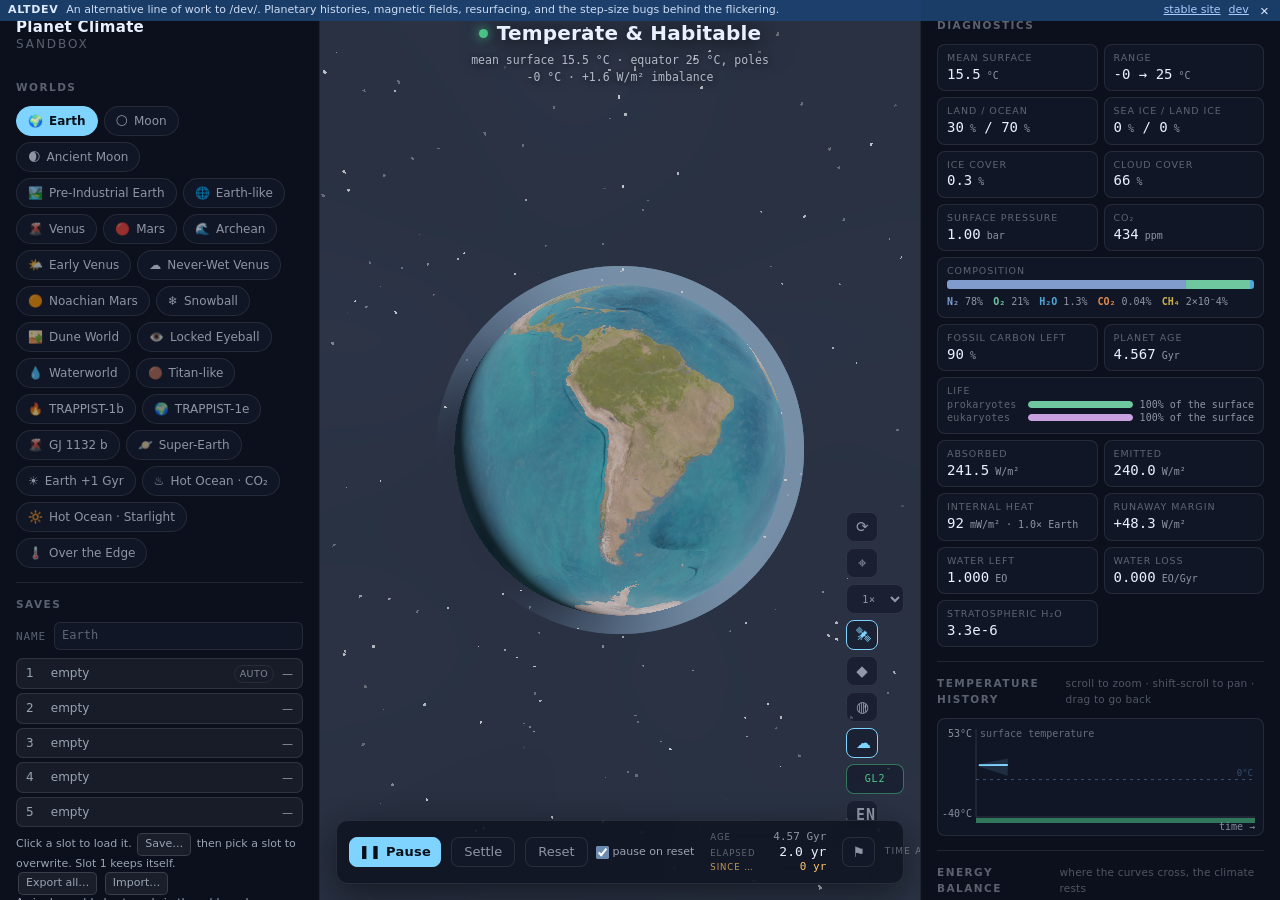
==== commit 7871d3bb: "A timeline you can aim at, and a record of what the world has been Three things, and the first is wh" ====
--- a/index.html
+++ b/index.html
@@ -188,10 +188,17 @@
       <section class="group" id="marks-group" hidden>
         <h2>Milestones <small>time between the things you marked</small></h2>
         <div id="marks-list" class="marks"></div>
-      </section>
-
-      <section class="group">
-        <h2>Temperature history <small>drag to go back</small></h2>
+        <button id="marks-clear" class="icon-btn wide" type="button"
+                title="Remove every milestone">Clear all</button>
+      </section>
+
+      <section class="group" id="epochs-group" hidden>
+        <h2>Climate epochs <small>what this world has been, and for how long</small></h2>
+        <div id="epochs-list" class="epochs"></div>
+      </section>
+
+      <section class="group">
+        <h2>Temperature history <small>scroll to zoom · shift-scroll to pan · drag to go back</small></h2>
         <canvas class="chart scrub" id="chart-history"
           title="Drag along this chart to put the world back into its own past. Change something from there and it takes a different route — the path you left is dropped unless you saved it."></canvas>
       </section>
--- a/css/style.css
+++ b/css/style.css
@@ -568,12 +568,33 @@
 /* One row per mark: what it was called, when it happened, and how long after
    the mark before it -- which is the number the whole feature exists for. */
 .marks{display:flex;flex-direction:column;gap:4px}
-.mark-row{display:grid;grid-template-columns:1fr auto auto;align-items:center;gap:8px;
+.mark-row{display:grid;grid-template-columns:minmax(0,1fr) auto auto auto;align-items:center;gap:6px;
   background:var(--panel-2);border:1px solid var(--line);border-radius:8px;padding:5px 7px}
 .mark-row input{background:transparent;border:0;color:var(--fg);font:12px/1.2 var(--sans,inherit);
   min-width:0;padding:1px 2px;border-radius:4px}
 .mark-row input:focus{outline:none;background:rgba(255,255,255,.07)}
-.mark-when{font:10.5px/1.2 var(--mono);color:var(--fg-faint);white-space:nowrap}
+.mark-when{font:10.5px/1.2 var(--mono);color:var(--fg-faint);white-space:nowrap;
+  background:none;border:0;padding:2px 4px;border-radius:4px;cursor:pointer}
+.mark-when:hover:not(:disabled){color:var(--accent);background:rgba(255,255,255,.07)}
+.mark-when:disabled{cursor:default}
+
+/* ---------------- climate epochs ---------------- */
+.epochs{display:flex;flex-direction:column;gap:3px}
+.epoch-row{display:grid;grid-template-columns:auto 1fr auto auto;align-items:center;gap:7px;
+  padding:4px 6px;border-radius:6px;background:var(--panel-2);border:1px solid var(--line)}
+.epoch-row.current{border-color:var(--line-2)}
+.epoch-dot{width:7px;height:7px;border-radius:50%;flex:none}
+.epoch-row.current .epoch-dot{box-shadow:0 0 8px currentColor}
+.epoch-name{font-size:11px;color:var(--fg);overflow:hidden;
+  display:-webkit-box;-webkit-line-clamp:2;-webkit-box-orient:vertical;
+  line-height:1.25;overflow-wrap:anywhere}
+.epoch-span{font:10.5px/1.2 var(--mono);color:var(--fg-faint);white-space:nowrap}
+.epoch-row.current .epoch-span{color:var(--accent-2)}
+.epoch-back{background:none;border:0;color:var(--fg-faint);cursor:pointer;font-size:13px;
+  line-height:1;padding:2px 4px;border-radius:4px}
+.epoch-back:hover:not(:disabled){color:var(--accent);background:rgba(255,255,255,.07)}
+.epoch-back:disabled{opacity:.3;cursor:default}
+#marks-clear{margin-top:6px;font-size:11px;width:100%}
 .mark-gap{font:10.5px/1.2 var(--mono);color:var(--accent-2);white-space:nowrap}
 .mark-drop{background:none;border:0;color:var(--fg-faint);cursor:pointer;font-size:13px;
   line-height:1;padding:0 2px}
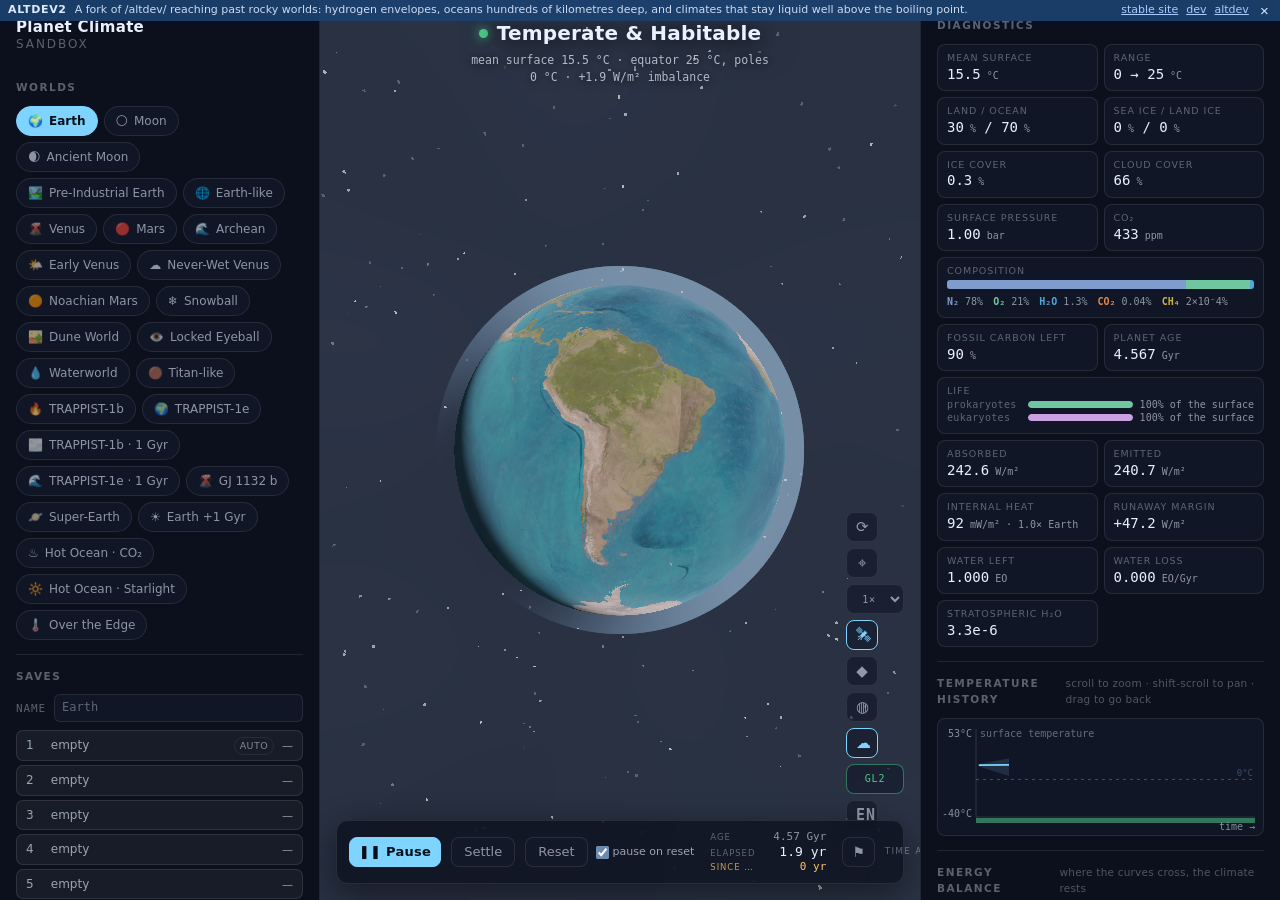
==== commit b711af93: "Give this build its own saves, its own name, and a way to reach the site Forked from /altdev/ by sub" ====
--- a/index.html
+++ b/index.html
@@ -3,14 +3,14 @@
 <head>
 <meta charset="utf-8">
 <meta name="viewport" content="width=device-width, initial-scale=1, viewport-fit=cover">
-<title>[altdev] Planet Climate Sandbox</title>
+<title>[altdev2] Planet Climate Sandbox</title>
 <meta name="description" content="Build a terrestrial planet and watch its climate evolve over geological time — snowball, habitable, dune world, moist greenhouse, runaway greenhouse.">
 <link rel="icon" href="data:image/svg+xml,<svg xmlns='http://www.w3.org/2000/svg' viewBox='0 0 100 100'><text y='.9em' font-size='90'>🌍</text></svg>">
 <link rel="stylesheet" href="css/style.css">
 </head>
 <body>
 <script>window.__assetBase = "../assets/";</script>
-<div id="devbar"><span class="devbar-tag">ALTDEV</span><span class="devbar-msg">An alternative line of work to /dev/. Planetary histories, magnetic fields, resurfacing, and the step-size bugs behind the flickering.</span><a class="devbar-link" href="../">stable site</a><a class="devbar-link" href="../dev/">dev</a><button type="button" class="devbar-x" aria-label="Dismiss">&#215;</button></div>
+<div id="devbar"><span class="devbar-tag">ALTDEV2</span><span class="devbar-msg">A fork of /altdev/ reaching past rocky worlds: hydrogen envelopes, oceans hundreds of kilometres deep, and climates that stay liquid well above the boiling point.</span><a class="devbar-link" href="../">stable site</a><a class="devbar-link" href="../dev/">dev</a><a class="devbar-link" href="../altdev/">altdev</a><button type="button" class="devbar-x" aria-label="Dismiss">&#215;</button></div>
 <style>
 #devbar{position:fixed;top:0;left:0;right:0;z-index:9999;display:flex;align-items:center;gap:.5rem;
   padding:.15rem .5rem;background:rgba(28,64,110,.94);color:#dceaff;
@@ -28,10 +28,10 @@
 <script>
 (function(){
   var bar=document.getElementById('devbar');
-  try{ if(localStorage.getItem('planetclimate.altdev.devbar.v1')==='1') bar.classList.add('gone'); }catch(e){}
+  try{ if(localStorage.getItem('planetclimate.altdev2.devbar.v1')==='1') bar.classList.add('gone'); }catch(e){}
   bar.querySelector('.devbar-x').addEventListener('click',function(){
     bar.classList.add('gone');
-    try{ localStorage.setItem('planetclimate.altdev.devbar.v1','1'); }catch(e){}
+    try{ localStorage.setItem('planetclimate.altdev2.devbar.v1','1'); }catch(e){}
   });
 })();
 </script>
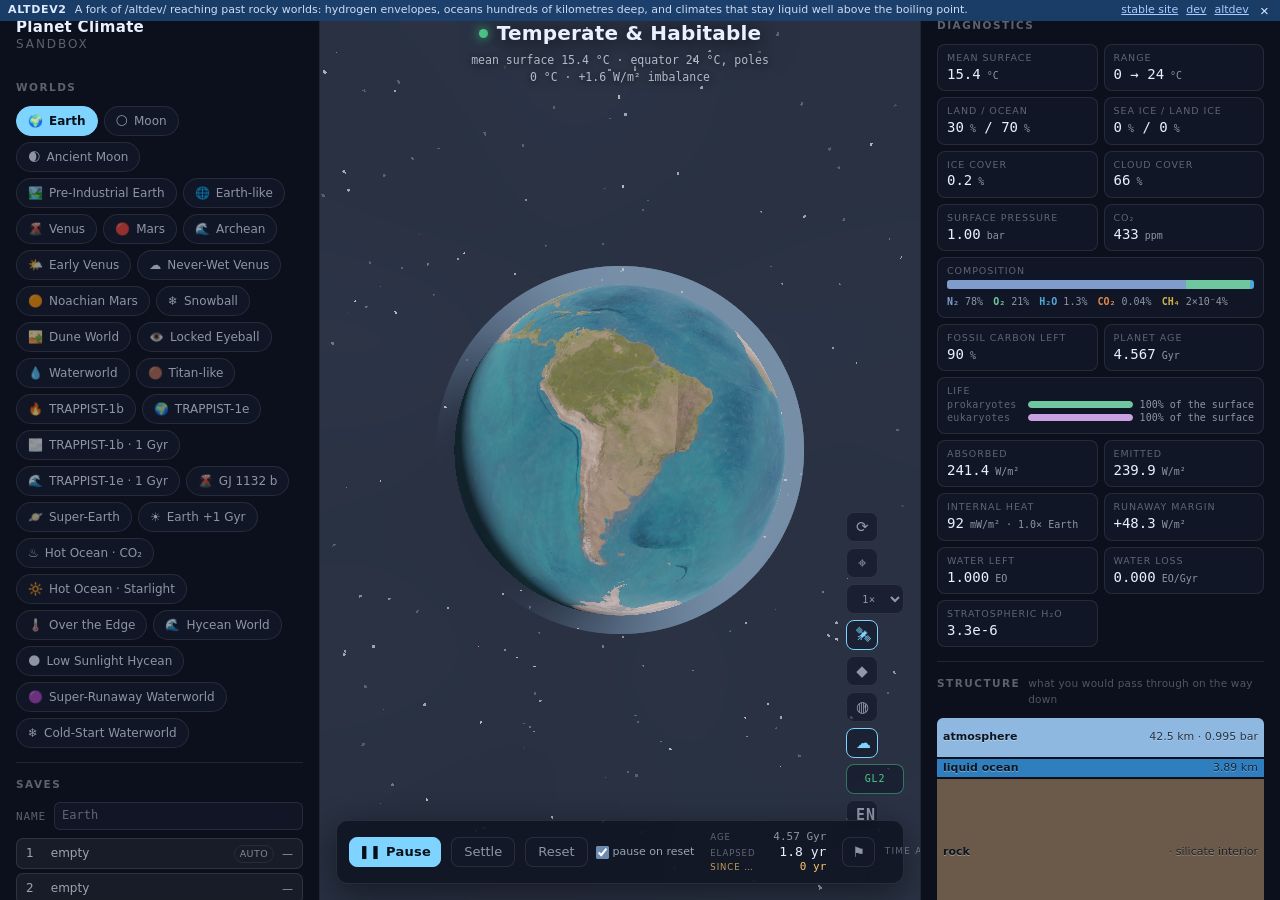
==== commit 937c4345: "Volcanoes through a floor of ice, and three other things you found Four bug reports from playing the" ====
--- a/index.html
+++ b/index.html
@@ -185,6 +185,11 @@
         <div id="stats" class="stats"></div>
       </section>
 
+      <section class="group" id="structure-group">
+        <h2>Structure <small>what you would pass through on the way down</small></h2>
+        <div id="structure" class="structure"></div>
+      </section>
+
       <section class="group" id="marks-group" hidden>
         <h2>Milestones <small>time between the things you marked</small></h2>
         <div id="marks-list" class="marks"></div>
--- a/css/style.css
+++ b/css/style.css
@@ -599,3 +599,16 @@
 .mark-drop{background:none;border:0;color:var(--fg-faint);cursor:pointer;font-size:13px;
   line-height:1;padding:0 2px}
 .mark-drop:hover{color:var(--bad)}
+
+/* The layer cross-section in the readout. A stack of proportional bands, each
+   carrying its own thickness, because the compression that keeps eight
+   kilometres of air and two hundred of ice in the same picture is not something
+   the eye can read a number off. */
+.structure { display: flex; flex-direction: column; gap: 2px; border-radius: 6px;
+  overflow: hidden; font-size: 11px; line-height: 1.1; }
+.structure .layer { display: flex; align-items: center; justify-content: space-between;
+  gap: .5em; padding: 0 .55em; color: #0d1520; min-height: 14px;
+  text-shadow: 0 1px 0 rgba(255,255,255,.35); }
+.structure .layer-name { font-weight: 600; white-space: nowrap; overflow: hidden;
+  text-overflow: ellipsis; }
+.structure .layer-size { opacity: .8; white-space: nowrap; font-variant-numeric: tabular-nums; }
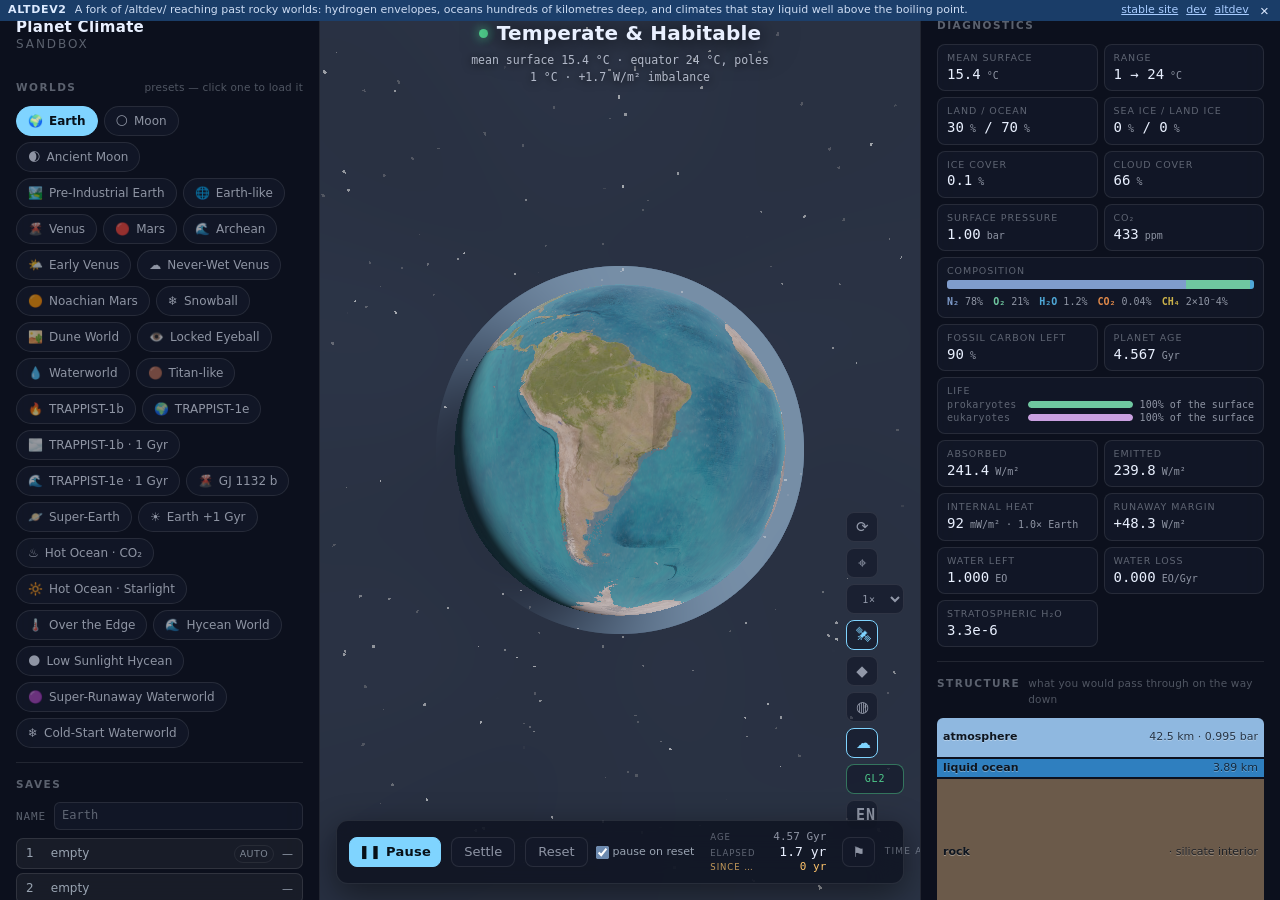
==== commit fe5f2294: "The cold start runs its whole arc, and Buried Ocean stops being gated on the wrong thing Two reports" ====
--- a/index.html
+++ b/index.html
@@ -47,7 +47,7 @@
 
     <div class="scroller">
       <section class="group">
-        <h2>Worlds</h2>
+        <h2>Worlds <small>presets — click one to load it</small></h2>
         <div id="presets" class="chip-row"></div>
       </section>
 
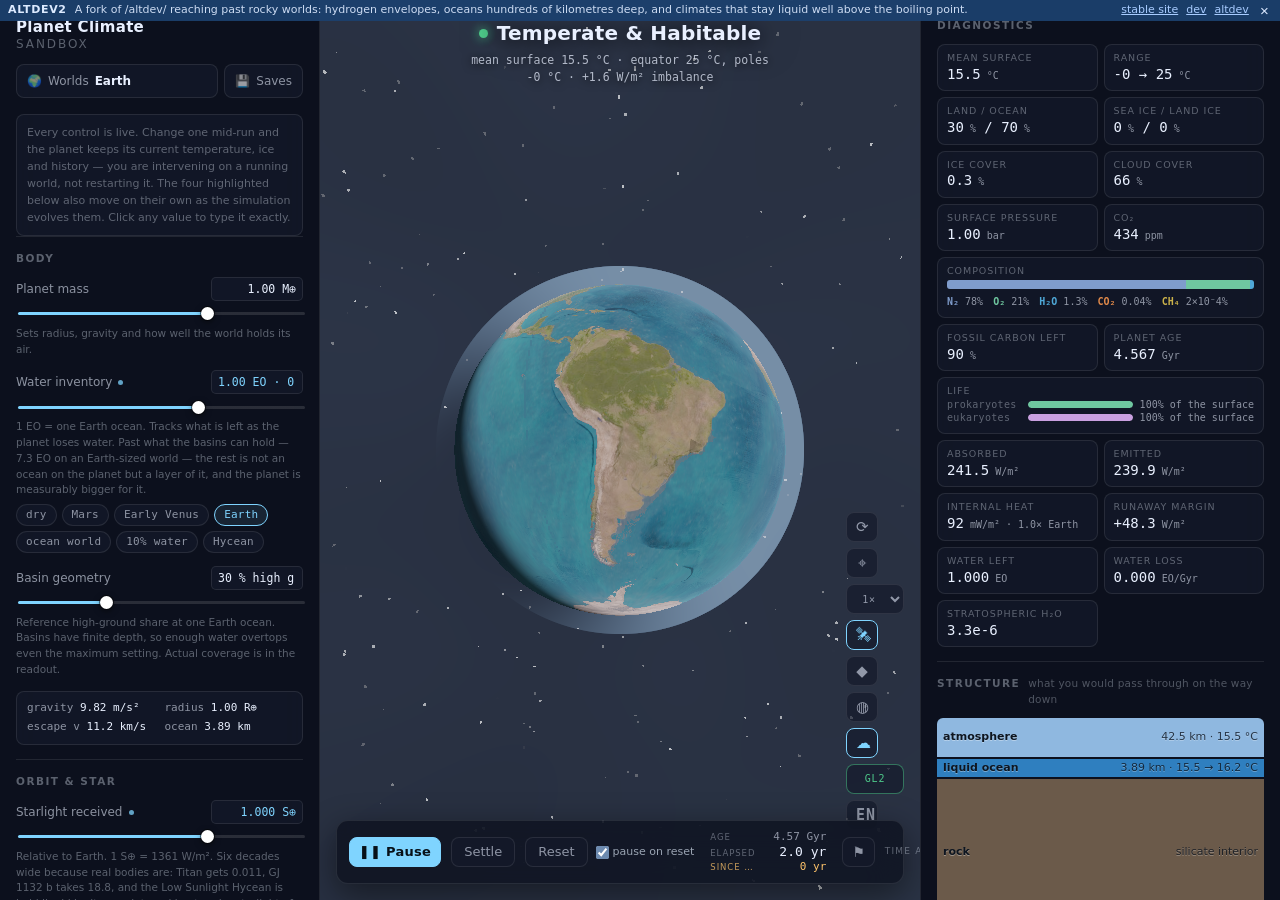
==== commit ed768a92: "The ocean a Buried Ocean is named for, and how hot each layer is Three things, all in what the reado" ====
--- a/index.html
+++ b/index.html
@@ -43,14 +43,65 @@
   <aside id="controls" class="panel">
     <header class="panel-head">
       <h1>Planet Climate<span>Sandbox</span></h1>
+      <!-- Worlds and Saves fold into menus instead of sitting at the top of the
+           scroller. Measured on this build: the two of them cost 782px and put
+           the first climate slider below the fold on every screen it was tried
+           on, a 1512px laptop included, so the panel opened on the two things
+           you use once and pushed away the sliders you came for. The shelf
+           lives in the head rather than the scroller so it cannot scroll away,
+           and the Worlds button carries the current world's name so folding the
+           list away costs nothing it was telling you. -->
+      <div class="shelf">
+        <button type="button" id="btn-worlds" class="shelf-btn" aria-expanded="false"
+          aria-controls="menu-worlds" title="Pick a world to start from, and name it">
+          <span aria-hidden="true">🌍</span> Worlds <b id="shelf-world">Earth</b></button>
+        <button type="button" id="btn-saves" class="shelf-btn" aria-expanded="false"
+          aria-controls="menu-saves" title="Save slots, import and export">
+          <span aria-hidden="true">💾</span> Saves</button>
+      </div>
     </header>
 
     <div class="scroller">
+      <p class="panel-note">Every control is live. Change one mid-run and the planet keeps its
+      current temperature, ice and history — you are intervening on a running world, not restarting
+      it. The four highlighted below also move on their own as the simulation evolves them.
+      Click any value to type it exactly.</p>
+
+      <section class="group">
+        <h2>Body</h2>
+        <div id="sliders-body"></div>
+        <div class="derived" id="derived"></div>
+      </section>
+
+      <section class="group">
+        <h2>Orbit &amp; Star</h2>
+        <div id="sliders-star"></div>
+      </section>
+
+      <section class="group">
+        <h2>Atmosphere</h2>
+        <div id="sliders-atmo"></div>
+      </section>
+
+      <section class="group">
+        <h2>Surface &amp; Interior</h2>
+        <div id="sliders-surface"></div>
+      </section>
+    </div>
+
+    <!-- The menus are siblings of .scroller, not children: a child would be
+         clipped by the scroller's own overflow and would scroll away underneath
+         the button that opened it. -->
+    <div id="menu-scrim" hidden></div>
+
+    <div class="menu" id="menu-worlds" hidden>
       <section class="group">
         <h2>Worlds <small>presets — click one to load it</small></h2>
         <div id="presets" class="chip-row"></div>
       </section>
-
+    </div>
+
+    <div class="menu" id="menu-saves" hidden>
       <section class="group">
         <h2>Saves</h2>
         <label class="name-row" for="world-name">
@@ -70,31 +121,6 @@
           <br>A single world also travels in the address bar — copy the URL.</div>
       </section>
 
-      <p class="panel-note">Every control is live. Change one mid-run and the planet keeps its
-      current temperature, ice and history — you are intervening on a running world, not restarting
-      it. The four highlighted below also move on their own as the simulation evolves them.
-      Click any value to type it exactly.</p>
-
-      <section class="group">
-        <h2>Body</h2>
-        <div id="sliders-body"></div>
-        <div class="derived" id="derived"></div>
-      </section>
-
-      <section class="group">
-        <h2>Orbit &amp; Star</h2>
-        <div id="sliders-star"></div>
-      </section>
-
-      <section class="group">
-        <h2>Atmosphere</h2>
-        <div id="sliders-atmo"></div>
-      </section>
-
-      <section class="group">
-        <h2>Surface &amp; Interior</h2>
-        <div id="sliders-surface"></div>
-      </section>
     </div>
   </aside>
 
--- a/css/style.css
+++ b/css/style.css
@@ -50,6 +50,39 @@
   margin:0;font-size:15px;font-weight:650;letter-spacing:.02em;line-height:1.25;
 }
 .panel-head h1 span{display:block;font-weight:400;color:var(--fg-faint);font-size:12px;letter-spacing:.16em;text-transform:uppercase}
+
+/* ---------------- the Worlds / Saves shelf ---------------- */
+/* Two menus over the panel rather than two sections in it: the pair cost 782px
+   of the scroller and put the first climate slider past the fold. */
+.shelf{display:flex;gap:6px;margin-top:12px}
+.shelf-btn{
+  font:inherit;font-size:12px;color:var(--fg-dim);background:var(--panel-2);
+  border:1px solid var(--line);border-radius:8px;padding:7px 10px;cursor:pointer;
+  display:flex;align-items:center;gap:6px;min-width:0;transition:.15s;
+}
+.shelf-btn:first-child{flex:1 1 auto}
+.shelf-btn:hover{color:var(--fg);border-color:var(--line-2);background:rgba(255,255,255,.07)}
+.shelf-btn[aria-expanded=true]{color:var(--accent);border-color:var(--accent);background:rgba(127,212,255,.10)}
+.shelf-btn b{font-weight:600;color:var(--fg);overflow:hidden;text-overflow:ellipsis;white-space:nowrap;min-width:0}
+.shelf-btn[aria-expanded=true] b{color:var(--accent)}
+
+/* The menu is a sibling of .scroller, not a child: a child would be clipped by
+   the scroller's own overflow and would scroll away underneath the button. */
+.menu{
+  position:absolute;left:10px;right:10px;top:var(--shelf-bottom,104px);z-index:12;
+  max-height:calc(100% - var(--shelf-bottom,104px) - 16px);overflow-y:auto;
+  background:var(--panel-2);backdrop-filter:blur(18px);-webkit-backdrop-filter:blur(18px);
+  border:1px solid var(--line-2);border-radius:var(--radius);
+  box-shadow:0 18px 44px rgba(0,0,0,.55);
+  padding:2px 14px 12px;
+  scrollbar-width:thin;scrollbar-color:var(--line-2) transparent;
+}
+.menu[hidden]{display:none}
+.menu .group{border-top:none}
+/* Clicking anywhere else puts the menu away, which needs something to catch the
+   click. It sits under the menu and over everything else in the panel. */
+#menu-scrim{position:fixed;inset:0;z-index:11}
+#menu-scrim[hidden]{display:none}
 
 .group{padding:14px 0;border-top:1px solid var(--line)}
 .group:first-child{border-top:none}
@@ -611,4 +644,5 @@
   text-shadow: 0 1px 0 rgba(255,255,255,.35); }
 .structure .layer-name { font-weight: 600; white-space: nowrap; overflow: hidden;
   text-overflow: ellipsis; }
-.structure .layer-size { opacity: .8; white-space: nowrap; font-variant-numeric: tabular-nums; }
+.structure .layer-size { opacity: .8; white-space: nowrap; font-variant-numeric: tabular-nums;
+  flex: 0 0 auto; }
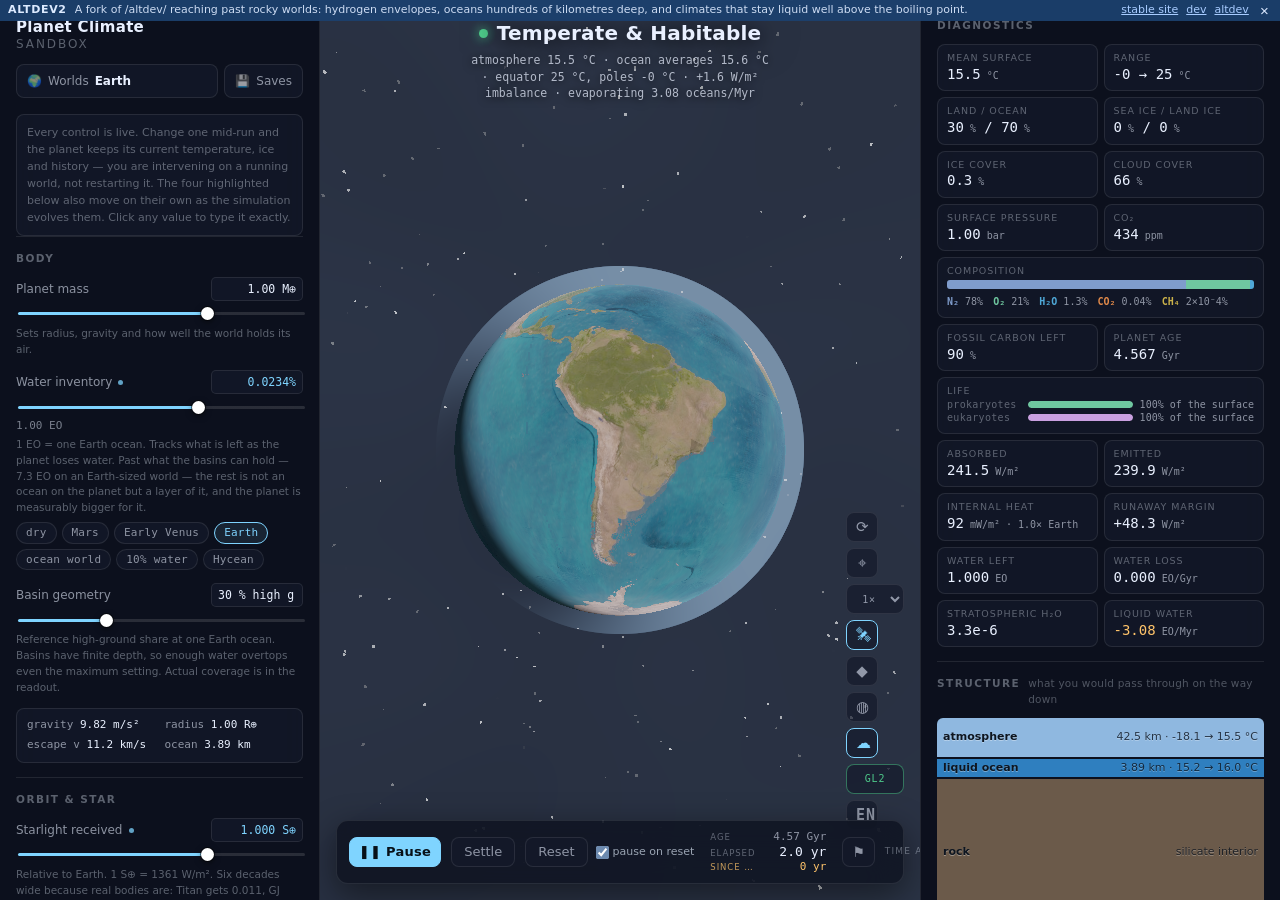
==== commit 97cafcd7: "The autosave was eating the saves Reported from play in four words: this version deletes manual save" ====
--- a/index.html
+++ b/index.html
@@ -112,7 +112,8 @@
         </label>
         <div id="slots" class="slot-row"></div>
         <div class="slot-hint">Click a slot to load it. <button type="button" id="btn-slot-save"
-          class="supply-btn">Save…</button> then pick a slot to overwrite. Slot 1 keeps itself.<br>
+          class="supply-btn">Save…</button> then pick a numbered slot; a full one asks first.
+          The ↻ tile keeps itself and is never written by hand.<br>
           <button type="button" id="btn-saves-export" class="supply-btn"
             title="Every saved world in one file, to keep somewhere that is not this browser">Export all…</button>
           <button type="button" id="btn-saves-import" class="supply-btn"
--- a/css/style.css
+++ b/css/style.css
@@ -104,6 +104,7 @@
 .ctl-top input.val:focus{outline:none;border-color:var(--accent);background:rgba(127,212,255,.10);
   color:var(--fg);text-align:left}
 .ctl-top input.val.bad{border-color:var(--bad);color:var(--bad)}
+.ctl-sub{font:11px/1.35 var(--mono);color:var(--fg-dim);margin-top:3px;opacity:.85}
 .ctl-note{font-size:10.5px;color:var(--fg-faint);margin-top:3px}
 
 input[type=range]{
@@ -482,6 +483,18 @@
   border-radius: 999px; padding: 1px 5px; opacity: .8;
 }
 .slot-auto:empty { border: 0; padding: 0; }
+/* The autosave is not one of the five and should not look like one: set apart
+   by a rule above it and a dimmer ground, so 'the app writes here' and 'I write
+   here' are told apart before they are read. */
+.slot.slot-is-auto {
+  margin-top: 6px; background: rgba(255, 255, 255, 0.025);
+  border-style: dashed; border-color: rgba(255, 255, 255, 0.16);
+}
+.slot.slot-is-auto:hover { background: rgba(255, 255, 255, 0.075); }
+/* One click from losing what is in it. */
+.slot.warn {
+  border-color: #c4736a; box-shadow: 0 0 0 1px rgba(196, 115, 106, 0.35) inset;
+}
 
 /* The temperature chart is a control as well as a picture: drag along it to put
    the world back into its own past. */
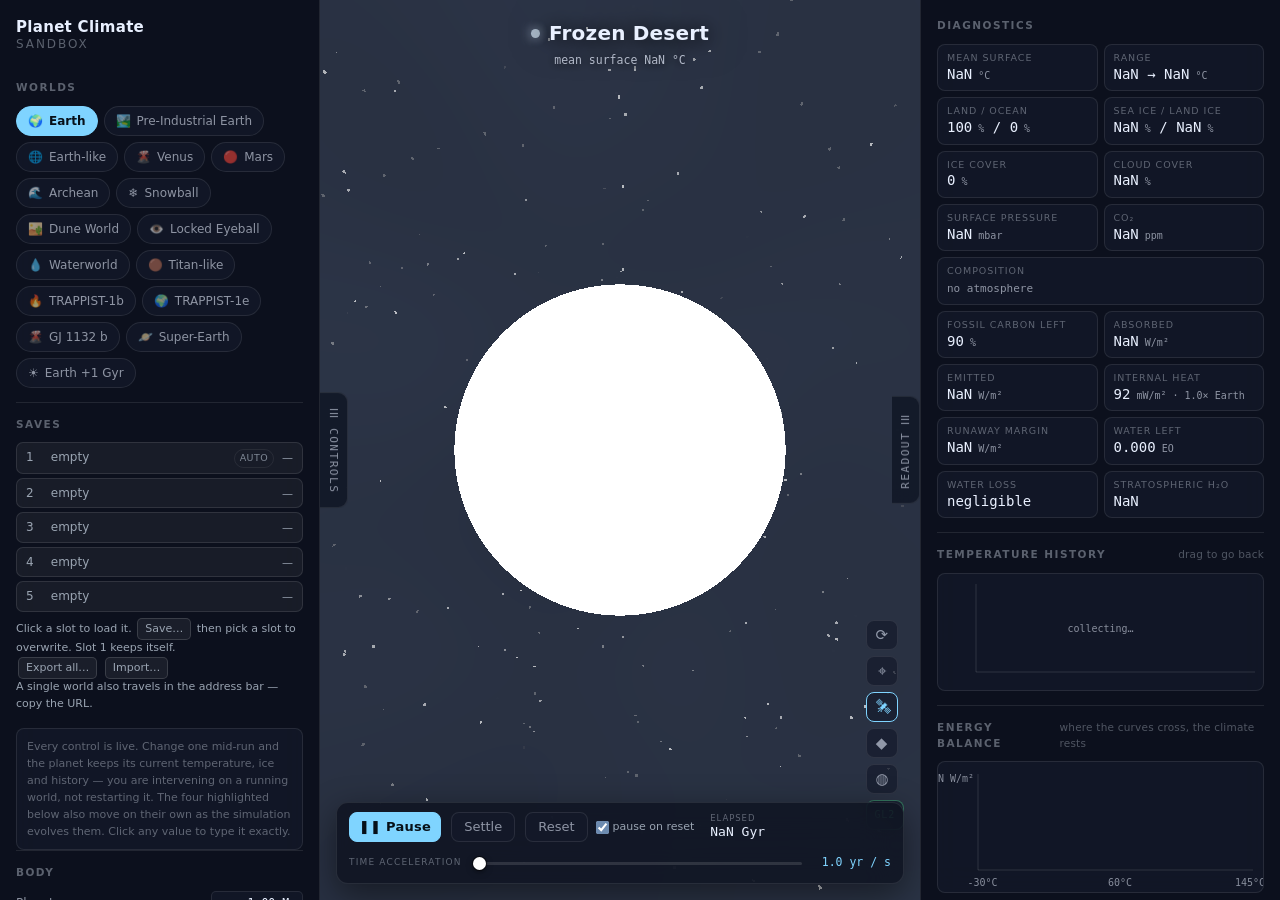
==== commit 60b15f6e: "Port the shared fixes to the root, altdev and dev builds - Saves carry the step chooser's memory (la" ====
--- a/index.html
+++ b/index.html
@@ -3,39 +3,12 @@
 <head>
 <meta charset="utf-8">
 <meta name="viewport" content="width=device-width, initial-scale=1, viewport-fit=cover">
-<title>[altdev2] Planet Climate Sandbox</title>
+<title>Planet Climate Sandbox</title>
 <meta name="description" content="Build a terrestrial planet and watch its climate evolve over geological time — snowball, habitable, dune world, moist greenhouse, runaway greenhouse.">
 <link rel="icon" href="data:image/svg+xml,<svg xmlns='http://www.w3.org/2000/svg' viewBox='0 0 100 100'><text y='.9em' font-size='90'>🌍</text></svg>">
 <link rel="stylesheet" href="css/style.css">
 </head>
 <body>
-<script>window.__assetBase = "../assets/";</script>
-<div id="devbar"><span class="devbar-tag">ALTDEV2</span><span class="devbar-msg">A fork of /altdev/ reaching past rocky worlds: hydrogen envelopes, oceans hundreds of kilometres deep, and climates that stay liquid well above the boiling point.</span><a class="devbar-link" href="../">stable site</a><a class="devbar-link" href="../dev/">dev</a><a class="devbar-link" href="../altdev/">altdev</a><button type="button" class="devbar-x" aria-label="Dismiss">&#215;</button></div>
-<style>
-#devbar{position:fixed;top:0;left:0;right:0;z-index:9999;display:flex;align-items:center;gap:.5rem;
-  padding:.15rem .5rem;background:rgba(28,64,110,.94);color:#dceaff;
-  font:11px/1.5 system-ui,-apple-system,sans-serif;
-  /* A notice must never eat a click meant for the app underneath it. */
-  pointer-events:none}
-#devbar.gone{display:none}
-.devbar-tag{font-weight:700;letter-spacing:.06em;flex:none}
-.devbar-msg{flex:1 1 auto;min-width:0;overflow:hidden;text-overflow:ellipsis;white-space:nowrap;opacity:.92}
-.devbar-link{color:#a8ccff;flex:none;pointer-events:auto}
-.devbar-x{flex:none;pointer-events:auto;cursor:pointer;background:none;border:0;color:#dceaff;
-  font-size:15px;line-height:1;padding:0 .2rem}
-@media (max-width:900px){.devbar-msg{display:none}}
-</style>
-<script>
-(function(){
-  var bar=document.getElementById('devbar');
-  try{ if(localStorage.getItem('planetclimate.altdev2.devbar.v1')==='1') bar.classList.add('gone'); }catch(e){}
-  bar.querySelector('.devbar-x').addEventListener('click',function(){
-    bar.classList.add('gone');
-    try{ localStorage.setItem('planetclimate.altdev2.devbar.v1','1'); }catch(e){}
-  });
-})();
-</script>
-
 
 <div id="app">
 
@@ -43,25 +16,27 @@
   <aside id="controls" class="panel">
     <header class="panel-head">
       <h1>Planet Climate<span>Sandbox</span></h1>
-      <!-- Worlds and Saves fold into menus instead of sitting at the top of the
-           scroller. Measured on this build: the two of them cost 782px and put
-           the first climate slider below the fold on every screen it was tried
-           on, a 1512px laptop included, so the panel opened on the two things
-           you use once and pushed away the sliders you came for. The shelf
-           lives in the head rather than the scroller so it cannot scroll away,
-           and the Worlds button carries the current world's name so folding the
-           list away costs nothing it was telling you. -->
-      <div class="shelf">
-        <button type="button" id="btn-worlds" class="shelf-btn" aria-expanded="false"
-          aria-controls="menu-worlds" title="Pick a world to start from, and name it">
-          <span aria-hidden="true">🌍</span> Worlds <b id="shelf-world">Earth</b></button>
-        <button type="button" id="btn-saves" class="shelf-btn" aria-expanded="false"
-          aria-controls="menu-saves" title="Save slots, import and export">
-          <span aria-hidden="true">💾</span> Saves</button>
-      </div>
     </header>
 
     <div class="scroller">
+      <section class="group">
+        <h2>Worlds</h2>
+        <div id="presets" class="chip-row"></div>
+      </section>
+
+      <section class="group">
+        <h2>Saves</h2>
+        <div id="slots" class="slot-row"></div>
+        <div class="slot-hint">Click a slot to load it. <button type="button" id="btn-slot-save"
+          class="supply-btn">Save…</button> then pick a slot to overwrite. Slot 1 keeps itself.<br>
+          <button type="button" id="btn-saves-export" class="supply-btn"
+            title="Every saved world in one file, to keep somewhere that is not this browser">Export all…</button>
+          <button type="button" id="btn-saves-import" class="supply-btn"
+            title="Merge a saves file in. Slots the file does not mention are left alone.">Import…</button>
+          <input type="file" id="saves-file" accept="application/json,.json" hidden>
+          <br>A single world also travels in the address bar — copy the URL.</div>
+      </section>
+
       <p class="panel-note">Every control is live. Change one mid-run and the planet keeps its
       current temperature, ice and history — you are intervening on a running world, not restarting
       it. The four highlighted below also move on their own as the simulation evolves them.
@@ -88,41 +63,6 @@
         <div id="sliders-surface"></div>
       </section>
     </div>
-
-    <!-- The menus are siblings of .scroller, not children: a child would be
-         clipped by the scroller's own overflow and would scroll away underneath
-         the button that opened it. -->
-    <div id="menu-scrim" hidden></div>
-
-    <div class="menu" id="menu-worlds" hidden>
-      <section class="group">
-        <h2>Worlds <small>presets — click one to load it</small></h2>
-        <div id="presets" class="chip-row"></div>
-      </section>
-    </div>
-
-    <div class="menu" id="menu-saves" hidden>
-      <section class="group">
-        <h2>Saves</h2>
-        <label class="name-row" for="world-name">
-          <span>Name</span>
-          <input id="world-name" type="text" maxlength="40" autocomplete="off"
-                 spellcheck="false" placeholder="Custom world"
-                 title="What to call this world. It goes into the save slots, the export file and the log line when you load it. Loading a preset puts its own name back.">
-        </label>
-        <div id="slots" class="slot-row"></div>
-        <div class="slot-hint">Click a slot to load it. <button type="button" id="btn-slot-save"
-          class="supply-btn">Save…</button> then pick a numbered slot; a full one asks first.
-          The ↻ tile keeps itself and is never written by hand.<br>
-          <button type="button" id="btn-saves-export" class="supply-btn"
-            title="Every saved world in one file, to keep somewhere that is not this browser">Export all…</button>
-          <button type="button" id="btn-saves-import" class="supply-btn"
-            title="Merge a saves file in. Slots the file does not mention are left alone.">Import…</button>
-          <input type="file" id="saves-file" accept="application/json,.json" hidden>
-          <br>A single world also travels in the address bar — copy the URL.</div>
-      </section>
-
-    </div>
   </aside>
 
   <!-- ================= CENTRE: planet ================= -->
@@ -144,17 +84,10 @@
     <div id="view-controls">
       <button id="btn-spin" class="icon-btn" title="Pause the planet's rotation" aria-pressed="false">⟳</button>
       <button id="btn-view" class="icon-btn" title="Recentre the view">⌖</button>
-      <select id="pan-speed" class="icon-btn renderer-btn pan-select" title="Panning speed: 1×" aria-label="Panning speed: 1×">
-        <option value="0.5">0.5×</option>
-        <option value="1" selected>1×</option>
-        <option value="2">2×</option>
-      </select>
       <button id="btn-gfx" class="icon-btn" title="Surface graphics" aria-pressed="true">🛰</button>
       <button id="btn-quality" class="icon-btn" title="Detail: high" aria-pressed="false">◆</button>
       <button id="btn-atmo" class="icon-btn" title="Atmosphere: stylised" aria-pressed="false">◍</button>
-      <button id="btn-clouds" class="icon-btn" title="Clouds: shown" aria-pressed="true">☁</button>
       <button id="btn-renderer" class="icon-btn renderer-btn" title="Renderer">GPU</button>
-      <button id="btn-lang" class="icon-btn lang-btn" title="Language">EN</button>
     </div>
 
     <div id="toast"></div>
@@ -170,36 +103,14 @@
       </label>
 
       <div class="clock">
-        <div class="t-row"><span class="t-label">age</span><span id="worldage">4.57 Gyr</span></div>
-        <div class="t-row"><span class="t-label">elapsed</span><span id="simtime">0 yr</span></div>
-        <div class="t-row" id="since-row" hidden>
-          <span class="t-label" id="since-label">since mark</span><span id="sincetime">0 yr</span>
-        </div>
+        <span class="t-label">elapsed</span>
+        <span id="simtime">0 yr</span>
       </div>
-      <button id="btn-mark" class="icon-btn mark-btn"
-              title="Mark this moment. The clock then also counts from the mark, so you can time an event you are watching.">⚑</button>
 
       <div class="rate">
         <label for="rate">time acceleration</label>
-        <input id="rate" type="range" min="0" max="8.69897" step="0.01" value="0">
-        <span class="rate-entry">
-          <input id="rate-out" class="rate-val" type="text" inputmode="decimal"
-                 spellcheck="false" value="1.0"
-                 aria-label="Time acceleration, type to set exactly"
-                 title="Type a number — the unit is the menu beside it. A whole rate works too: 500 yr, 2 Myr, 1.5 Gyr.">
-          <select id="rate-unit" class="rate-unit" aria-label="Time acceleration unit">
-            <option value="1">yr / s</option>
-            <option value="1000">kyr / s</option>
-            <option value="1000000">Myr / s</option>
-            <option value="1000000000">Gyr / s</option>
-          </select>
-        </span>
-        <div class="rate-stops" id="rate-stops">
-          <select id="rate-menu" aria-label="Jump to a time acceleration"></select>
-          <button type="button" id="btn-slow" class="stop slow-toggle"
-                  title="Ease off automatically when the climate tips">ease</button>
-          <button type="button" id="btn-fast" class="stop fast-toggle">fast</button>
-        </div>
+        <input id="rate" type="range" min="0" max="8.47712" step="0.01" value="0">
+        <output id="rate-out">1.0 yr / s</output>
       </div>
     </div>
   </main>
@@ -212,25 +123,8 @@
         <div id="stats" class="stats"></div>
       </section>
 
-      <section class="group" id="structure-group">
-        <h2>Structure <small>what you would pass through on the way down</small></h2>
-        <div id="structure" class="structure"></div>
-      </section>
-
-      <section class="group" id="marks-group" hidden>
-        <h2>Milestones <small>time between the things you marked</small></h2>
-        <div id="marks-list" class="marks"></div>
-        <button id="marks-clear" class="icon-btn wide" type="button"
-                title="Remove every milestone">Clear all</button>
-      </section>
-
-      <section class="group" id="epochs-group" hidden>
-        <h2>Climate epochs <small>what this world has been, and for how long</small></h2>
-        <div id="epochs-list" class="epochs"></div>
-      </section>
-
       <section class="group">
-        <h2>Temperature history <small>scroll to zoom · shift-scroll to pan · drag to go back</small></h2>
+        <h2>Temperature history <small>drag to go back</small></h2>
         <canvas class="chart scrub" id="chart-history"
           title="Drag along this chart to put the world back into its own past. Change something from there and it takes a different route — the path you left is dropped unless you saved it."></canvas>
       </section>
@@ -241,12 +135,8 @@
       </section>
 
       <section class="group">
-        <h2>Zonal profile <small>hover for one latitude</small></h2>
-        <div class="chart-wrap">
-          <canvas class="chart probe" id="chart-profile"
-            title="Each point is one of the eighteen equal-area bands the model actually solves. Hover or drag along it to read that band."></canvas>
-          <div class="chart-tip" id="profile-tip" hidden></div>
-        </div>
+        <h2>Zonal profile</h2>
+        <canvas class="chart" id="chart-profile"></canvas>
       </section>
 
       <section class="group">
@@ -260,7 +150,7 @@
       </section>
 
       <section class="group">
-        <h2>Discovered climates <small><span id="found-count">0</span>/<span id="total-count">17</span></small></h2>
+        <h2>Discovered climates <small><span id="found-count">0</span>/<span id="total-count">20</span></small></h2>
         <div id="statelog" class="state-grid"></div>
         <div id="state-detail" class="state-detail">Reach a climate state to unlock its entry.</div>
       </section>
@@ -275,10 +165,6 @@
         (~1 Myr), snowball CO₂ build-up (5–50 Myr), and hydrogen escape (10⁸–10⁹ yr to lose an ocean).
         Physics advances on simulated time only — the trajectory is identical at any frame rate.</p>
         <p><a href="https://github.com/m1omg/planet-climate-sandbox" id="repo-link" target="_blank" rel="noopener">Source &amp; references</a></p>
-        <p class="licence">Free software under the <a href="https://www.gnu.org/licenses/gpl-3.0.html" target="_blank" rel="noopener">GNU GPL v3</a> or later, with
-        <strong>no warranty</strong>. The page you are running is its own source: every module
-        arrives unminified, and the repository above is the corresponding source in full.
-        Surface maps are third-party and keep their own terms.</p>
       </section>
     </div>
   </aside>
--- a/css/style.css
+++ b/css/style.css
@@ -25,9 +25,17 @@
   -webkit-font-smoothing:antialiased;
 }
 
+/* The two column widths are variables because three things have to agree about
+   them: the grid, the edge tab that sits at each panel's inner boundary, and
+   the collapsed state, which is the same number set to zero. They live on
+   `body` rather than on `#app` so the tabs -- which are fixed, and siblings of
+   #app rather than children -- can read them too. */
+body{--col-left:320px;--col-right:360px}
+body.hide-left{--col-left:0px}
+body.hide-right{--col-right:0px}
 #app{
   display:grid;
-  grid-template-columns:320px minmax(0,1fr) 360px;
+  grid-template-columns:var(--col-left) minmax(0,1fr) var(--col-right);
   height:100dvh;
 }
 
@@ -167,7 +175,14 @@
 .chip-row.body-heat .chip{font-size:11px;padding:3px 8px;border-radius:7px}
 
 /* ---------------- stage ---------------- */
-#stage{position:relative;min-width:0;overflow:hidden;background:#05070d}
+/* A container, so the timebar inside it can lay itself out by how much room
+   IT has rather than by how wide the window is. Those stopped being the same
+   question when the panels became collapsible: at 1440px the stage is 760px
+   with both panels open and 1440 with both away, and a viewport media query
+   cannot tell those apart. Nothing inside is position:fixed, so the layout
+   containment this brings costs nothing. */
+#stage{position:relative;min-width:0;overflow:hidden;background:#05070d;
+  container:stage / inline-size}
 #planet{position:absolute;inset:0;width:100%;height:100%;display:block;
   cursor:grab;touch-action:none;user-select:none;-webkit-user-select:none}
 #planet.dragging{cursor:grabbing}
@@ -272,7 +287,12 @@
 .mark-btn.has-mark{color:var(--accent-2);border-color:var(--accent-2)}
 .rate{display:flex;align-items:center;gap:9px;flex:1;min-width:0}
 .rate label{font-size:9px;letter-spacing:.13em;text-transform:uppercase;color:var(--fg-faint);flex:none}
-.rate input{flex:1;min-width:60px}
+/* 60px was a nub. On one row at 760px of stage the slider is the only thing in
+   .rate that can give, so it gave everything: label 113 + entry 140 + stops 229
+   want 542px of a 166px box, and the slider collapsed to its minimum while the
+   rest overflowed. The floor is what a slider needs to be draggable at all; the
+   container query below is what actually makes room for it. */
+.rate input{flex:1;min-width:120px}
 .rate output{font:11.5px/1 var(--mono);color:var(--accent);min-width:78px;text-align:right;flex:none;transition:color .2s}
 .rate output.throttled{color:var(--accent-2)}
 .rate output.throttled::after{content:' ⏳'}
@@ -332,25 +352,51 @@
 .about p.licence{font-size:10.5px;opacity:.78;border-top:1px solid var(--line);padding-top:8px}
 .about a{color:var(--accent)}
 
-/* Panel tabs, phone only. One at each edge, at thumb height, each opening the
-   panel it points at -- rather than one button cycling through three states,
-   which gave no clue what the next tap would do. */
+/* Panel tabs. One at each edge, at thumb height, each toggling the panel it
+   points at -- rather than one button cycling through three states, which gave
+   no clue what the next tap would do.
+   They were phone-only, and that was wrong on any window the drawer breakpoint
+   does not catch: a 1440x675 laptop viewport is neither under 1080 wide nor
+   under 600 tall, so it got the fixed three-column layout with no way to put
+   either panel away. Reported from a 1440x900 MacBook. They are shown at every
+   size now; what changes with the size is what they DO -- below the breakpoint
+   they slide a drawer over the page, above it they collapse a grid column and
+   give the width to the planet. */
 .panel-tab{
-  display:none;position:fixed;top:50%;transform:translateY(-50%);z-index:30;
+  display:flex;position:fixed;top:50%;transform:translateY(-50%);z-index:30;
   align-items:center;gap:6px;padding:14px 8px;
   background:rgba(18,24,40,.92);border:1px solid var(--line);color:var(--fg-dim);
   backdrop-filter:blur(8px);cursor:pointer;
   writing-mode:vertical-rl;font:11px/1 var(--mono);letter-spacing:.14em;text-transform:uppercase;
 }
-#panel-left{left:0;border-left:0;border-radius:0 10px 10px 0}
-#panel-right{right:0;border-right:0;border-radius:10px 0 0 10px;rotate:180deg}
+/* At the panel's inner edge while it is open, at the screen edge once it is
+   collapsed -- the same variable the grid column uses, so the tab cannot drift
+   away from the boundary it marks. */
+#panel-left{left:var(--col-left);border-left:0;border-radius:0 10px 10px 0}
+/* The rotation goes INSIDE `transform`, after the centring translate, rather
+   than in the separate `rotate` property. The individual transform properties
+   are applied before `transform`, so `rotate:180deg` turned the element first
+   and `translateY(-50%)` then ran in the turned frame and pushed it DOWN --
+   leaving this tab exactly its own height below the one opposite it. Visible
+   in any screenshot with both tabs in it, and it had been there since they
+   were written. */
+#panel-right{
+  right:var(--col-right);border-right:0;border-radius:10px 0 0 10px;
+  transform:translateY(-50%) rotate(180deg);
+}
+.panel-tab{transition:left .28s cubic-bezier(.4,0,.2,1),right .28s cubic-bezier(.4,0,.2,1)}
+/* A collapsed column is zero wide, and a zero-wide grid cell still paints its
+   border and still lets a long word poke out of it. */
+body.hide-left #controls,body.hide-right #readout{overflow:hidden;border-width:0}
 .panel-tab[aria-pressed=true]{color:var(--accent);border-color:var(--accent)}
 .panel-tab:active{background:rgba(30,40,64,.95)}
 #panel-scrim{display:none}
 
 /* ---------------- responsive ---------------- */
 @media (max-width:1180px){
-  #app{grid-template-columns:290px minmax(0,1fr) 310px}
+  body{--col-left:290px;--col-right:310px}
+  body.hide-left{--col-left:0px}
+  body.hide-right{--col-right:0px}
 }
 /* The drawer layout, and what puts the page into it.
    Three columns need about 1100px before the middle one stops being a slot: at
@@ -370,7 +416,14 @@
   #controls{left:0}
   #readout{right:0;left:auto;transform:translateX(102%);border-left:1px solid var(--line)}
   body.show-left #controls,body.show-right #readout{transform:translateX(0)}
-  .panel-tab{display:flex}
+  /* Back to the screen edge: in drawer mode the panel is out of the grid, so
+     there is no inner boundary for the tab to sit at, and `--col-left` is about
+     a column that no longer exists. The collapse state is ignored here for the
+     same reason -- a drawer is already put away. */
+  #panel-left{left:0}
+  #panel-right{right:0}
+  body.hide-left #controls,body.hide-right #readout{overflow:visible;border-width:0 1px 0 0}
+  #readout{border-width:0 0 0 1px}
   /* A panel is open: the tab would sit on top of it, and tapping the darkened
      rest of the screen should put it away again. */
   body.show-left #panel-left,body.show-right #panel-right{opacity:0;pointer-events:none}
@@ -395,6 +448,24 @@
   .clock{min-width:96px;padding:0 2px}
   .clock .t-label{max-width:7ch}
 }
+/* The rate control takes its own row as soon as the timebar cannot give it one.
+   Measured: the buttons, the clock and the mark want about 500px, and .rate
+   wants 113 + 180 + 140 + 229 plus gaps -- so under about 1220px of timebar the
+   two cannot share a line. Wrapped, the slider gets 219px at 760px of stage
+   instead of 60. Keyed to the stage rather than the viewport because collapsing
+   a panel changes this and resizing the window is not the only way to get here. */
+@container stage (max-width:1250px){
+  #timebar{flex-wrap:wrap}
+  .rate{order:5;width:100%;flex-basis:100%}
+}
+/* ...and one step further in, the stops go under the slider rather than beside
+   it. A whole row of its own is still not much for .rate at 760px of stage --
+   the label, the number entry and the stops want 482 of the 728 between them,
+   leaving the slider 130px. Dropping the stops to their own line gives it 457. */
+@container stage (max-width:820px){
+  .rate{flex-wrap:wrap}
+  .rate-stops{flex-basis:100%}
+}
 @media (prefers-reduced-motion:reduce){
   *{animation-duration:.01ms!important;transition-duration:.01ms!important}
 }
@@ -652,10 +723,10 @@
    the eye can read a number off. */
 .structure { display: flex; flex-direction: column; gap: 2px; border-radius: 6px;
   overflow: hidden; font-size: 11px; line-height: 1.1; }
-.structure .layer { display: flex; align-items: center; justify-content: space-between;
-  gap: .5em; padding: 0 .55em; color: #0d1520; min-height: 14px;
+.structure .layer { display: grid; grid-template-columns: 1fr; align-content: center;
+  gap: 2px; padding: 3px .55em; color: #0d1520; min-height: 48px; box-sizing: border-box;
   text-shadow: 0 1px 0 rgba(255,255,255,.35); }
 .structure .layer-name { font-weight: 600; white-space: nowrap; overflow: hidden;
   text-overflow: ellipsis; }
-.structure .layer-size { opacity: .8; white-space: nowrap; font-variant-numeric: tabular-nums;
-  flex: 0 0 auto; }
+.structure .layer-size { opacity: .8; font-variant-numeric: tabular-nums; overflow-wrap: anywhere; }
+.structure .layer-pressure { font-variant-numeric: tabular-nums; }
